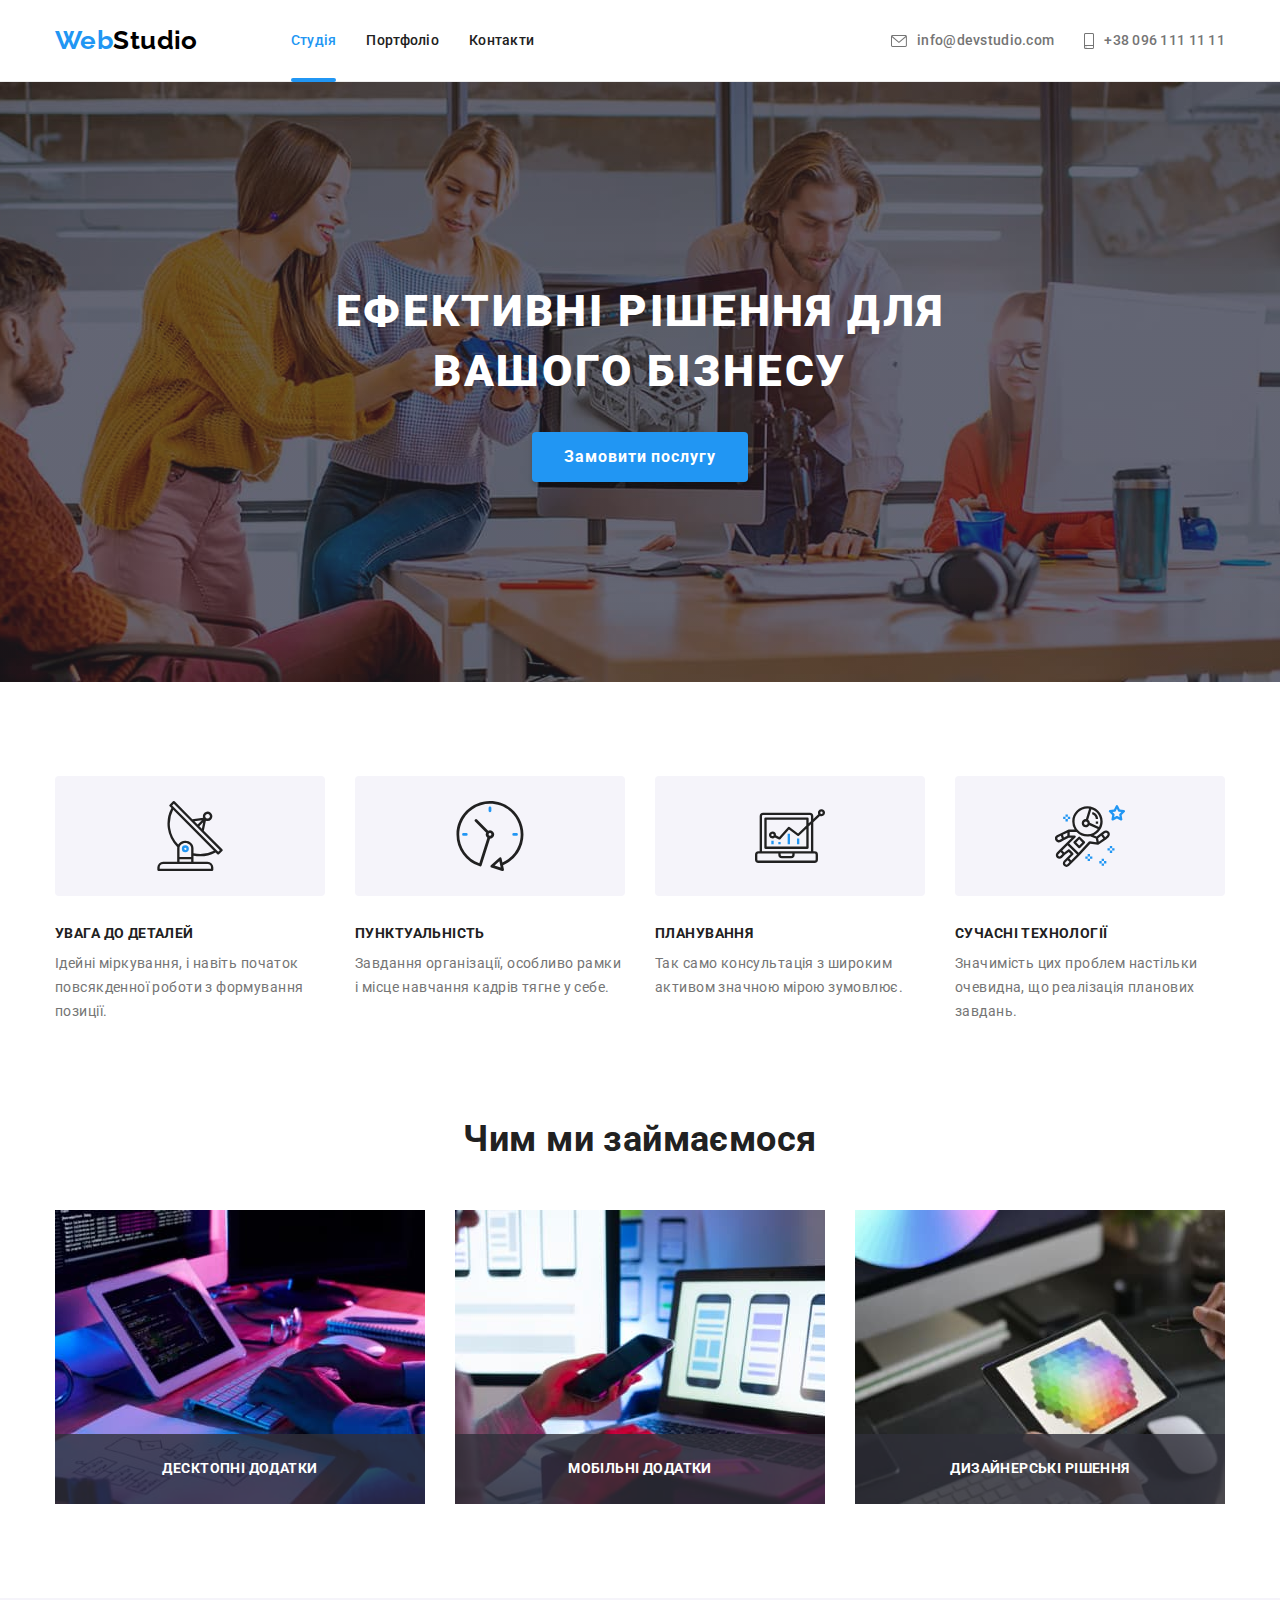
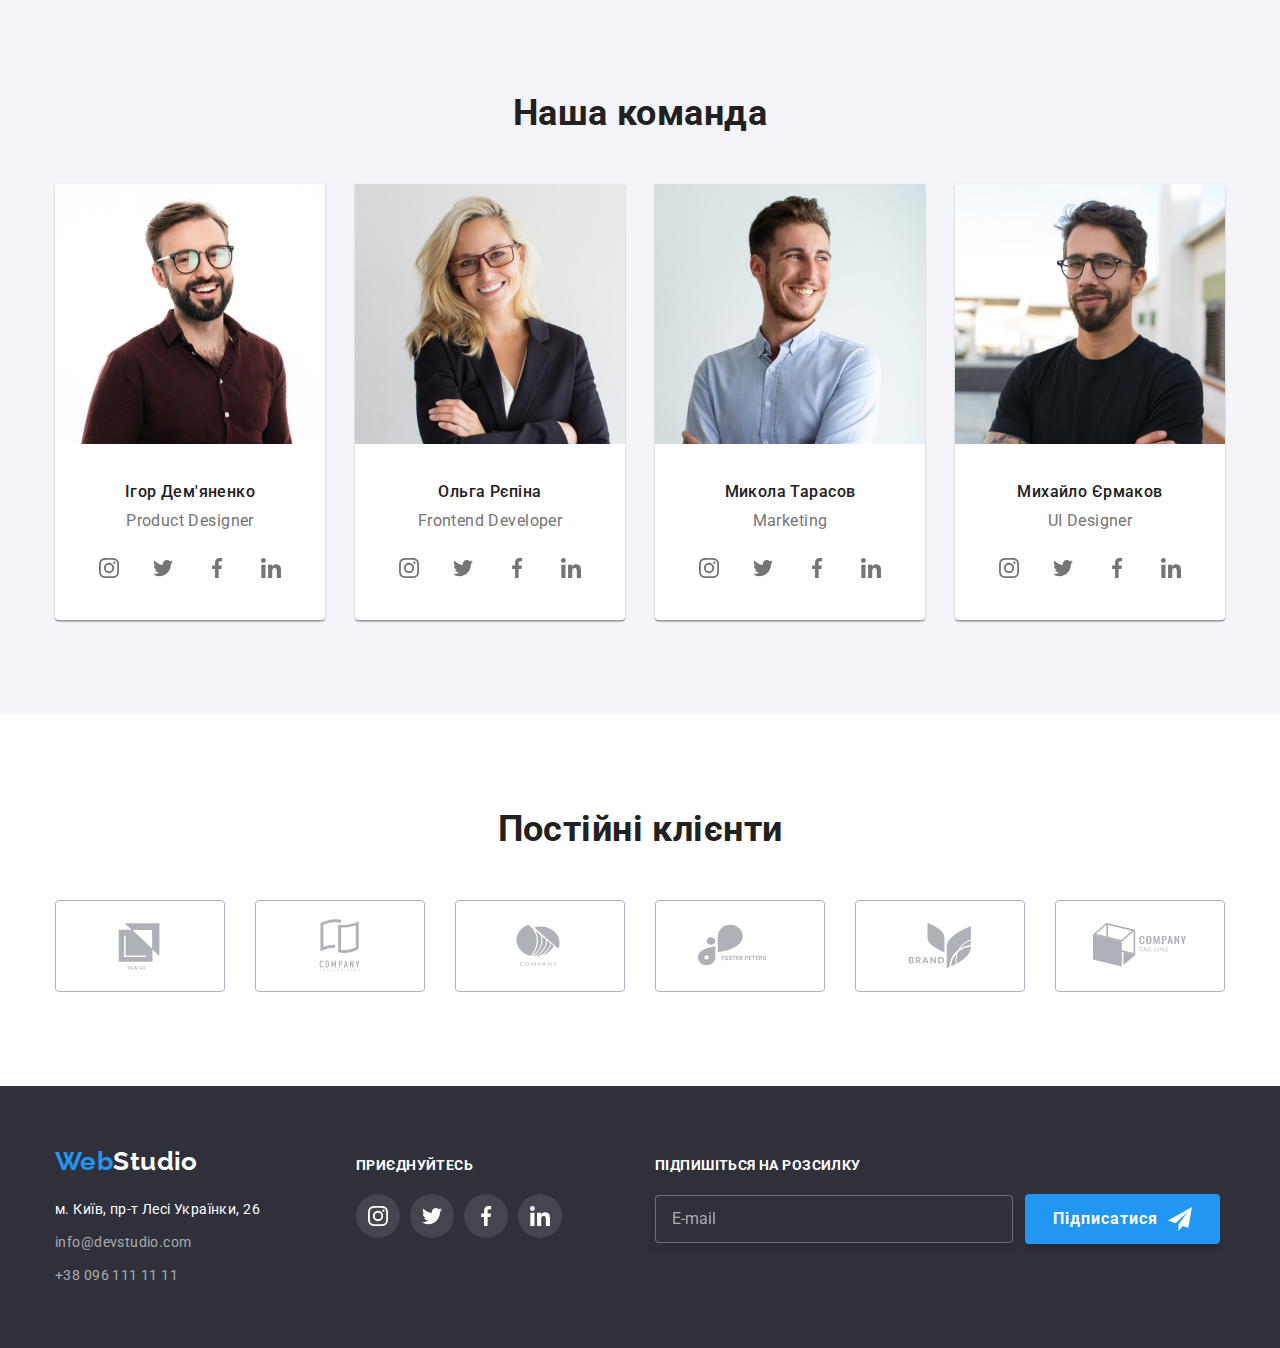
==== index.html @ 6637ff29 "скопіював з h/w 6" ====
<!DOCTYPE html>
<html lang="uk">

<head>
    <meta charset="UTF-8">
    <meta http-equiv="X-UA-Compatible" content="IE=edge">
    <meta name="viewport" content="width=device-width, initial-scale=1.0">

    <link rel="stylesheet"
        href="https://cdnjs.cloudflare.com/ajax/libs/modern-normalize/1.1.0/modern-normalize.min.css">

    <link rel="preconnect" href="https://fonts.googleapis.com">
    <link rel="preconnect" href="https://fonts.gstatic.com" crossorigin>
    <link
        href="https://fonts.googleapis.com/css2?family=Raleway:wght@700&family=Roboto:wght@400;500;700;900&display=swap"
        rel="stylesheet">

    <link rel="stylesheet" href="./css/styles.css">
    <title>WebStudio</title>
</head>

<body>
    <!-- шапка -->
    <header>
        <div class="container header-flex">
            <nav class="nav">
                <a href="./index.html" class="logo primary"><span class="logoblue">Web</span>Studio</a>
                <ul class="site-nav list">
                    <li class="item"><a href="" class="links color current nocolor">Студія</a></li>
                    <li class="item"><a href="./portfolio.html" class="links color">Портфоліо</a></li>
                    <li class="item"><a href="" class="links color">Контакти</a></li>
                </ul>
            </nav>
            <ul class="connect-with-us list">
                <li class="item">
                    <a href="mailto:info@devstudio.com" class="links">
                        <svg class="icon mail">
                            <use href="./images/sprite.svg#icon-mail"></use>
                        </svg>
                        info@devstudio.com
                    </a>
                </li>

                <li class="item">
                    <a href="tel:+380961111111" class="links">
                        <svg class="icon tel">
                            <use href="./images/sprite.svg#icon-smartphone"></use>
                        </svg>
                        +38 096 111 11 11
                    </a>
                </li>
            </ul>
        </div>
    </header>
    <!-- мейн -->
    <main>
        <!-- герой -->
        <section class="hero">
            <div class="container hero-flex">
                <h1 class="hero-title">Ефективні рішення для вашого бізнесу</h1>
                <button type="button" class="button" data-modal-open>Замовити послугу</button>
            </div>
        </section>
        <!-- головні якості -->
        <section class="section">
            <div class="qualities-flex container ">
                <h2 class="section-title hidden">Головні якості</h2>
                <ul class="qualities list">
                    <li class="item">
                        <div class="thumb">
                            <svg class="icon">
                                <use href="./images/sprite.svg#icon-antenna"></use>
                            </svg>
                        </div>
                        <h3 class="qualitie-title">УВАГА ДО ДЕТАЛЕЙ</h3>
                        <p>Ідейні міркування, і навіть початок повсякденної роботи з формування позиції.</p>
                    </li>

                    <li class="item">
                        <div class="thumb">
                            <svg class="icon">
                                <use href="./images/sprite.svg#icon-clock"></use>
                            </svg>
                        </div>
                        <h3 class="qualitie-title">ПУНКТУАЛЬНІСТЬ</h3>
                        <p>Завдання організації, особливо рамки і місце навчання кадрів тягне у себе.</p>
                    </li>

                    <li class="item">
                        <div class="thumb">
                            <svg class="icon">
                                <use href="./images/sprite.svg#icon-diagram"></use>
                            </svg>
                        </div>
                        <h3 class="qualitie-title">ПЛАНУВАННЯ</h3>
                        <p>Так само консультація з широким активом значною мірою зумовлює.</p>
                    </li>

                    <li class="item">
                        <div class="thumb">
                            <svg class="icon">
                                <use href="./images/sprite.svg#icon-astronaut"></use>
                            </svg>
                        </div>
                        <h3 class="qualitie-title">СУЧАСНІ ТЕХНОЛОГІЇ</h3>
                        <p>Значимість цих проблем настільки очевидна, що реалізація планових завдань.</p>
                    </li>
                </ul>
            </div>
        </section>
        <!-- чим ми займаємося -->
        <section class="section what-do-we-do">
            <div class="container activity-flex">
                <h2 class="section-title no-padding">Чим ми займаємося</h2>
                <ul class="activity list">
                    <li class="item">
                        <div class="thumb">
                            <img src="./images/wprocess1.jpg" width="370" height="294"
                                alt="людина працює за планшетом з клавіатурою">
                            <div class="title-box">
                                <p class="titles">десктопні додатки</p>
                            </div>
                        </div>
                    </li>
                    <li class="item">
                        <div class="thumb">
                            <img src="./images/wprocess2.jpg" width="370" height="294" alt="людина працює за ноутбуком">
                            <div class="title-box">
                                <p class="titles">мобільні додатки</p>
                            </div>
                        </div>
                    </li>
                    <li class="item">
                        <div class="thumb">
                            <img src="./images/wprocess3.jpg" width="370" height="294" alt="людина працює за планшетом">
                            <div class="title-box">
                                <p class="titles">дизайнерські рішення</p>
                            </div>
                        </div>
                    </li>
                </ul>
            </div>
        </section>
        <!-- наша команда -->
        <section class="team section">
            <div class="container">
                <h2 class="section-title">Наша команда</h2>
                <ul class="team-flex list">
                    <li class="item">
                        <img src="./images/igor'.jpg" width="270" height="260" alt="Ігор">
                        <h3 class="name">Ігор Дем'яненко</h3>
                        <p lang="en" class="role">Product Designer</p>
                        <ul class=" icons-team list">
                            <li class="item">
                                <a class="link" href="">
                                    <svg class="icon">
                                        <use href="./images/sprite.svg#icon-instagram"></use>
                                    </svg>
                                    <p class="hidden">instagram</p>
                                </a>
                            </li>
                            <li class="item">
                                <a class="link" href="">
                                    <svg class="icon">
                                        <use href="./images/sprite.svg#icon-twitter"></use>
                                    </svg>
                                    <p class="hidden">twitter</p>
                                </a>
                            </li>
                            <li class="item">
                                <a class="link" href="">
                                    <svg class="icon">
                                        <use href="./images/sprite.svg#icon-facebook"></use>
                                    </svg>
                                    <p class="hidden">facebook</p>
                                </a>
                            </li>
                            <li class="item">
                                <a class="link" href="">
                                    <svg class="icon">
                                        <use href="./images/sprite.svg#icon-linkedin"></use>
                                    </svg>
                                    <p class="hidden">linkedin</p>
                                </a>
                            </li>
                        </ul>
                    </li>

                    <li class="item">
                        <img src="./images/ol'ga.jpg" width="270" height="260" alt="Ольга">
                        <h3 class="name">Ольга Рєпіна</h3>
                        <p lang="en" class="role">Frontend Developer</p>
                        <ul class="icons-team list">
                            <li class="item">
                                <a class="link" href="">
                                    <svg class="icon">
                                        <use href="./images/sprite.svg#icon-instagram"></use>
                                    </svg>
                                    <p class="hidden">instagram</p>
                                </a>
                            </li>
                            <li class="item">
                                <a class="link" href="">
                                    <svg class="icon">
                                        <use href="./images/sprite.svg#icon-twitter"></use>
                                    </svg>
                                    <p class="hidden">twitter</p>
                                </a>
                            </li>
                            <li class="item">
                                <a class="link" href="">
                                    <svg class="icon">
                                        <use href="./images/sprite.svg#icon-facebook"></use>
                                    </svg>
                                    <p class="hidden">facebook</p>
                                </a>
                            </li>
                            <li class="item">
                                <a class="link" href="">
                                    <svg class="icon">
                                        <use href="./images/sprite.svg#icon-linkedin"></use>
                                    </svg>
                                    <p class="hidden">linkedin</p>
                                </a>
                            </li>
                        </ul>
                    </li>
                    

                    <li class="item">
                        <img src="./images/mykola.jpg" width="270" height="260" alt="Микола">
                        <h3 class="name">Микола Тарасов</h3>
                        <p lang="en" class="role">Marketing</p>
                        <ul class="icons-team list">
                            <li class="item">
                                <a class="link" href="">
                                    <svg class="icon">
                                        <use href="./images/sprite.svg#icon-instagram"></use>
                                    </svg>
                                    <p class="hidden">instagram</p>
                                </a>
                            </li>
                            <li class="item">
                                <a class="link" href="">
                                    <svg class="icon">
                                        <use href="./images/sprite.svg#icon-twitter"></use>
                                    </svg>
                                    <p class="hidden">twitter</p>
                                </a>
                            </li>
                            <li class="item">
                                <a class="link" href="">
                                    <svg class="icon">
                                        <use href="./images/sprite.svg#icon-facebook"></use>
                                    </svg>
                                    <p class="hidden">facebook</p>
                                </a>
                            </li>
                            <li class="item">
                                <a class="link" href="">
                                    <svg class="icon">
                                        <use href="./images/sprite.svg#icon-linkedin"></use>
                                    </svg>
                                    <p class="hidden">linkedin</p>
                                </a>
                            </li>
                        </ul>
                    </li>
                    

                    <li class="item">
                        <img src="./images/mykhail.jpg" width="270" height="260" alt="Михайло">
                        <h3 class="name">Михайло Єрмаков</h3>
                        <p lang="en" class="role">UI Designer</p>
                        <ul class="icons-team list">
                            <li class="item">
                                <a class="link" href="">
                                    <svg class="icon">
                                        <use href="./images/sprite.svg#icon-instagram"></use>
                                    </svg>
                                    <p class="hidden">instagram</p>
                                </a>
                            </li>
                            <li class="item">
                                <a class="link" href="">
                                    <svg class="icon">
                                        <use href="./images/sprite.svg#icon-twitter"></use>
                                    </svg>
                                    <p class="hidden">twitter</p>
                                </a>
                            </li>
                            <li class="item">
                                <a class="link" href="">
                                    <svg class="icon">
                                        <use href="./images/sprite.svg#icon-facebook"></use>
                                    </svg>
                                    <p class="hidden">facebook</p>
                                </a>
                            </li>
                            <li class="item">
                                <a class="link" href="">
                                    <svg class="icon">
                                        <use href="./images/sprite.svg#icon-linkedin"></use>
                                    </svg>
                                    <p class="hidden">linkedin</p>
                                </a>
                            </li>
                        </ul>
                    </li>
                    
                </ul>
            </div>
        </section>
        <!-- наші клієнти -->
        <section class="clients section">
            <div class="container">
                <h2 class="section-title">Постійні клієнти</h2>
                <ul class="clients-flex list">
                    <li class="item">
                        <a class="link" href="">
                            <svg class="icon">
                                <use href="./images/sprite.svg#icon-Logo1"></use>
                            </svg>
                        </a>
                    </li>

                    <li class="item">
                        <a class="link" href="">
                            <svg class="icon">
                                <use href="./images/sprite.svg#icon-Logo2"></use>
                            </svg>
                        </a>
                    </li>

                    <li class="item">
                        <a class="link" href="">
                            <svg class="icon">
                                <use href="./images/sprite.svg#icon-Logo3"></use>
                            </svg>
                        </a>
                    </li>

                    <li class="item">
                        <a class="link" href="">
                            <svg class="icon">
                                <use href="./images/sprite.svg#icon-Logo4"></use>
                            </svg>
                        </a>
                    </li>

                    <li class="item">
                        <a class="link" href="">
                            <svg class="icon">
                                <use href="./images/sprite.svg#icon-Logo5"></use>
                            </svg>
                        </a>
                    </li>

                    <li class="item">
                        <a class="link" href="">
                            <svg class="icon">
                                <use href="./images/sprite.svg#icon-Logo6"></use>
                            </svg>
                        </a>
                    </li>
                </ul>
            </div>
        </section>
    </main>
    <!-- підвал -->
    <footer>
        <div class="container footer-flex">
            <div class="street">
                <a href="./index.html" class="logo secondary"><span class="logoblue">Web</span>Studio</a>
                <address>
                    <p class="address color">м. Київ, пр-т Лесі Українки, 26</p>
                    <ul class="contact-with-us list">
                        <li class="item"><a href="mailto:info@devstudio.com" class="links">info@devstudio.com</a></li>
                        <li class="item"><a href="tel:+380961111111" class="links">+38 096 111 11 11</a></li>
                    </ul>
                </address>
            </div>
            <div class="join-us">
                <p class="qualitie-title white">Приєднуйтесь</p>
                <ul class=" icons-join-us list">
                    <li class="item">
                        <a class="link" href="">
                            <svg class="icon">
                                <use href="./images/sprite.svg#icon-instagram"></use>
                            </svg>
                            <p class="hidden">instagram</p>
                        </a>
                    </li>
                    <li class="item">
                        <a class="link" href="">
                            <svg class="icon">
                                <use href="./images/sprite.svg#icon-twitter"></use>
                            </svg>
                            <p class="hidden">twitter</p>
                        </a>
                    </li>
                    <li class="item">
                        <a class="link" href="">
                            <svg class="icon">
                                <use href="./images/sprite.svg#icon-facebook"></use>
                            </svg>
                            <p class="hidden">facebook</p>
                        </a>
                    </li>
                    
                    <li class="item">
                        <a class="link" href="">
                            <svg class="icon">
                                <use href="./images/sprite.svg#icon-linkedin"></use>
                            </svg>
                            <p class="hidden">linkedin</p>
                        </a>
                    </li>
                </ul>
            </div>
            <form class="footer-form">
                <p class="qualitie-title white">Підпишіться на розсилку</p>
                <div class="thumb">
                    <label class="footer-field">
                        <input type="email" class="footer-input" placeholder="E-mail" name="email-footer">
                    </label>
                    <button type="submit" class="footer-button">
                        Підписатися
                        <svg class="icon">
                            <use href="./images/sprite.svg#icon-send"></use>
                        </svg>
                    </button>
                </div>
            </form>
        </div>
    </footer>
    <!-- модалка -->
    <div class="backdrop is-hidden" data-modal>
        <div class="modal">
            <button type="button" class="button-modal" data-modal-close>
                <svg class="icon">
                    <use href="./images/sprite.svg#icon-close"></use>
                </svg>
            </button>
            <form class="form">
                <p class="form-title">Залиште свої дані, ми вам передзвонимо</p>
                <label class="form-field">
                    <span class="form-label">Ім'я</span>
                    <div class="thumb">
                        <input type="text" class="form-input" name="name-modal">
                        <svg class="icon">
                            <use href="./images/sprite.svg#person-modal"></use>
                        </svg>
                    </div>
                </label>
                <label class="form-field">
                    <span class="form-label">Телефон</span>
                    <div class="thumb">
                        <input type="tel" class="form-input" name="tel-modal">
                        <svg class="icon">
                            <use href="./images/sprite.svg#phone-modal"></use>
                        </svg>
                    </div>
                </label>
                <label class="form-field">
                    <span class="form-label">Пошта</span>
                    <div class="thumb">
                        <input type="email" class="form-input" name="email-modal">
                        <svg class="icon">
                            <use href="./images/sprite.svg#email-modal"></use>
                        </svg>
                    </div>
                </label>
                <label class="form-field textarea">
                    <span class="form-label">Коментар</span>
                    <textarea placeholder="Введіть текст" class="comment"></textarea>
                </label>
                <label class="policy-field">
                    <input type="checkbox" class="hidden checkbox" value="check" name="check">
                    <span class="checkbox-icon"></span>
                    <span>Погоджуюся з розсилкою та приймаю <a href="" class="policy-blue">Умови договору</a></span>
                </label>
                <button type="submit" class="button-submit">Відправити</button>
            </form>
        </div>
    </div>

    <script src="./js/modal.js"></script>
</body>

</html>
---- css/styles.css ----
/* Цвета */
:root {
    --background-primary-color: #FFFFFF;
    --background-secondary-color: #2F303A;
    --background-team-color: #F5F4FA;
    --text-primary-color: #757575;
    --text-secondary-color: #212121;
    --accent: #2196F3;
    --black: #000000;
    --white: #FFFFFF;
    --background-border-color-portfolio-works: #EEEEEE;
    --background-buttons-color: #F5F4FA;
    --contact-links-f: rgba(255, 255, 255, 0.6);
    --button-portfolio-color: rgba(0, 0, 0, 0.15);
    --header-border-color : #ECECEC;
    --social-networks-icons-color: #AFB1B8;
    --footer-join-us-icons-background: rgba(255, 255, 255, 0.1);
}   

body {
    background-color: var(--background-primary-color);
    color: var(--text-primary-color);

    font-family: Roboto, sans-serif;
    font-size: 14px;
    line-height: 1.71;
    letter-spacing: 0.03em;
}

.container {
    width: 1200px;
    margin-left: auto;
    margin-right: auto;
   
    padding-left: 15px;
    padding-right: 15px;
}

/* Утилиты */
.list {
    list-style: none;
    margin: 0;
    padding: 0;
}

a {
    text-decoration: none;
}

h1,h2,h3,h4,h5,h6 {
    margin: 0;
    font-size: 14px;
}

p {
    margin: 0;
}

/* Шапка */
.logo {
    font-family: Raleway, sans-serif;
    font-weight: 700;
    font-size: 26px;
    line-height: 1.2;
    
    margin-right: 93px;

    padding-top: 25px;
    padding-bottom: 25px;
}
/* колір верхнього лого */
.logo.primary {
    color: var(--black);
}
/* колір половини лого */
.logoblue {
    color: var(--accent);
}


/* навігація сайту та мейл/тел */
.site-nav .links, 
.connect-with-us .links {
    color:inherit;

    font-weight: 500;
    line-height: 1.14;
    letter-spacing: 0.02em; 
    
    display: flex;
    padding-top: 32px;
    padding-bottom: 32px;

    max-width: 100%;
    max-height: 100%;

    transition: color 250ms cubic-bezier(0.4, 0, 0.2, 1);
}
/* текуща сторінка */
.site-nav .links.current {
    color: var(--accent);
}
/* колір мейл/тел */
.links.color {
    color: var(--text-secondary-color);
}
/* ефекти навігації */
.site-nav .links:hover,
.site-nav .links:focus {
    color: var(--accent);
}
/* ефекти мейл/тел */
.connect-with-us .links:hover,
.connect-with-us .links:focus {
    color: var(--accent);   
}
/* іконки */
.connect-with-us .icon { 
    fill: currentColor;
    margin-right: 10px;
}

.icon.mail { 
    width: 16px;
    height: 12px;
}

.icon.tel { 
    width: 10px;
    height: 16px;
}
/* підкреслення */
.site-nav .links {
    position: relative;
}
.site-nav .links::after {
    content: ' ';

    position: absolute;
    top: 97%;
    
    height: 4px;
    width: 100%;
    border-radius: 2px;
    background-color: var(--accent);
    opacity: 0;

    transform: scaleX(0.3);
    transition: opacity 250ms cubic-bezier(0.4, 0, 0.2, 1),
                transform 250ms cubic-bezier(0.4, 0, 0.2, 1);
}

 .links.current::after {
    transform: scaleX(1);
    opacity: 1;
}

.links:hover::after,
.links:focus::after{
    transform: scaleX(1);
    background-color: var(--accent);
    opacity: 1;
}

header {
    border-bottom: 1px solid var(--header-border-color);
}

.header-flex,
.nav,
.site-nav,
.connect-with-us,
.connect-with-us .item,
.connect-with-us a{ 
    display: flex;  
    align-items: center;
}

.site-nav > .item:not(:last-child),
.connect-with-us > .item:not(:last-child) {
    margin-right: 30px;
}

.connect-with-us {
    margin-left: auto;
}



/* МЕЙН index.html */

/* Герой */
.hero {
    background-color: var(--background-secondary-color);

    text-align: center;   
    margin: 0 auto;
    padding-top: 200px;
    padding-bottom: 200px;
    

    max-width: 1600px;
    height: 600px;
    background-image: linear-gradient(
        to right, 
        rgba(47, 48, 58, 0.4),    
        rgba(47, 48, 58, 0.4) 
        ),
        url(../images/bg.jpg);
    background-repeat: no-repeat;
    background-position: center;
    background-size: cover;
}
/* Заголовог героя */
.hero-title {
    color: var(--white);
   
    font-weight: 900;
    font-size: 44px;
    line-height: 1.36;
    text-align: center;
    letter-spacing: 0.06em;
    text-transform: uppercase;

    margin-bottom: 30px;
}
/* Ширина блоку героя */
.hero-flex {
    width: 696px;
}
/* Кнопка Замовити послуги */
.button {
    background-color: var(--accent);
    color: var(--white);

    font-family: inherit;
    font-weight: 700;
    font-size: 16px;
    line-height: 1.88;
    letter-spacing: 0.06em;
    cursor: pointer;
    text-align: center;

    border: none;
    border-radius: 4px;
    box-shadow: 0px 4px 4px var(--button-portfolio-color);
    
    padding-top: 10px;
    padding-right: 32px;
    padding-bottom: 10px;
    padding-left: 32px;

    transition: color 250ms cubic-bezier(0.4, 0, 0.2, 1);

}
/* ховер кнопки */
.button:hover,
.button:focus {
    color:var(--background-secondary-color);
}
/* Заголовок усіх секцій, окрім героя*/
.section-title {
    color: var(--text-secondary-color);
    
    font-weight: 700;
    font-size: 36px;
    line-height: 1.17;
    text-align: center;

    margin-bottom: 50px;
}
/* Падінги для усіх секцій */
.section {
    padding-top: 94px;
    padding-bottom: 94px;;
}

/* Головні якості */
/* скритий заголовок */
.hidden {
    position: absolute;
    width: 1px;
    height: 1px;
    margin: -1px;
    border: 0;
    padding: 0;
    
    white-space: nowrap;
    clip-path: inset(100%);
    clip: rect(0 0 0 0);
    overflow: hidden;
}
/* Заголовки якостей */
.qualitie-title {
    color: var(--text-secondary-color);
   
    font-weight: 700;
    line-height: 1.14;
    text-transform: uppercase;

    margin-bottom: 10px;
}
/* Позиціювання якостей */
.qualities-flex { 
    display: flex;
}

.qualities {
    display: flex;
}

.qualities > .item {
    width : calc((100% - 90px)/4);
}

.qualities > .item:not(:last-child) {
    margin-right: 30px;
}
/* Зображення над якостями */
/* фон */
.qualities .thumb {
    background-color: var(--background-team-color);
    border-radius: 4px;

    width: 270px;
    height: 120px;

    margin-bottom: 30px;

    display: flex;
    justify-content: center;
    align-items: center;
}
/* іконки */
.qualities .icon {
    display: flex;
    width: 70px;
    height: 70px;
}


/* Що робимо */
/* Позиціюфання */
.what-do-we-do {
    padding-top: 0px;
}

.activity {
    display: flex;   
}

.activity > .item:not(:last-child) {
    margin-right: 30px;
}


.activity img {
    display: block;
}   
/* текст з фоном на картинках */
.activity .thumb {
    position: relative;
}

.activity .titles {
    color : var(--white);
    font-weight: 700;
    line-height: 1.14;
    text-transform: uppercase;
    
}

.activity .title-box {
    position: absolute;
    bottom: 0;
    width: 100%;
    height: 70px;

    background-color: rgba(47, 48, 58, 0.8);

    display: flex;
    justify-content: center;
    align-items: center;
}
/* Наша команда */
.team {
    background-color: var(--background-team-color);
}

.name {
    color: var(--text-secondary-color);
    
    font-weight: 500;
    font-size: 16px;
    line-height: 1.19;
    text-align: center;

    margin-top: 30px;
}

.role {
    font-size: 16px;
    line-height: 1.19;
    text-align: center;

    margin-top: 10px;
    margin-bottom: 16px;
}

.team-flex { 
    display: flex;
}

.team-flex > .item:not(:last-child) {
    margin-right: 30px;
}

.team-flex > .item {
    background-color: var(--background-primary-color);

    box-shadow: 0px 1px 3px rgba(0, 0, 0, 0.12), 
                0px 1px 1px rgba(0, 0, 0, 0.14), 
                0px 2px 1px rgba(0, 0, 0, 0.2); 
    border-radius: 0px 0px 4px 4px;


    padding-bottom: 30px;
}

/* іконки */
.icons-team {
    display: flex;
    justify-content: center;
}

.icons-team .link {
    color: inherit;

    width: 44px;
    height: 44px;

    display: flex;
    justify-content: center;
    align-items: center;
    
    border-radius: 50%;

    transition: background-color 250ms cubic-bezier(0.4, 0, 0.2, 1),
                color 250ms cubic-bezier(0.4, 0, 0.2, 1);
}

.icons-team .item:not(:last-child) {
    margin-right: 10px;
}

.icons-team .icon {
    width: 20px;
    height: 20px;
    fill: currentColor;
}

.icons-team .link:hover,
.icons-team .link:focus {
    color: var(--white);
    background-color: var(--accent);
}

/* Постійни клієнти */
.clients {
    text-align: center;
}
.clients-flex {
    display: flex;
}
.clients .link {
    color: var(--social-networks-icons-color);

    width: 170px;
    height: 92px;
    border: 1px solid var(--social-networks-icons-color);
    border-radius: 4px;

    display: flex;
    justify-content: center;
    align-items: center;

    transition: border-color 250ms cubic-bezier(0.4, 0, 0.2, 1);
}

.clients .link:hover,
.clients .link:focus {
    border-color: var(--accent);
}

.clients .item:not(:last-child) {
    margin-right: 30px;
}

.clients .icon{
    width: 106px;
    height: 60px;
    fill: currentColor;
    
    transition: fill 250ms cubic-bezier(0.4, 0, 0.2, 1);
}

.clients .link:hover .icon,
.clients .link:focus .icon {
    fill: var(--accent);
}
/* МЕЙН portfolio.html */

/* кнопки фільтру */
.radio-button {
    color: var(--text-secondary-color);
    background-color: var(--background-buttons-color);

    font-family: inherit;
    font-weight: 500;
    font-size: 16px;
    line-height: 1.62;
    text-align: center;
    cursor: pointer;

    border-radius: 4px;
    border-color: transparent;

    padding-top: 6px;
    padding-right: 22px;
    padding-bottom: 6px;
    padding-left: 22px;

    transition: background-color 250ms cubic-bezier(0.4, 0, 0.2, 1),
                color 250ms cubic-bezier(0.4, 0, 0.2, 1),
                box-shadow 250ms cubic-bezier(0.4, 0, 0.2, 1);

}


/* Ховер */
.radio-button:hover,
.radio-button:focus {
    background-color: var(--accent);
    color: var(--white);

    border-radius: 4px;
    box-shadow: 0px 3px 1px rgba(0, 0, 0, 0.1), 
                0px 1px 2px rgba(0, 0, 0, 0.08), 
                0px 2px 2px rgba(0, 0, 0, 0.12);
}
/* Проекти */
.project-title {
    color: var(--text-secondary-color);

    font-weight: 700;
    font-size: 18px;
    line-height: 2;
    letter-spacing: 0.06em;
}

.project-description {
    color: var(--text-primary-color);

    font-size: 16px;
    line-height: 1.88;
}

.buttons {
    display: flex;
    justify-content: center;
    margin-bottom: 50px;
}

.buttons > .item:not(:last-child) { 
    margin-right: 8px;
}

.projects {
    display: flex;
    flex-wrap: wrap;
}

.projects  .item {
    margin-right: 30px;
    margin-bottom: 30px;
    
    flex-basis: calc((100% - 60px)/3);
}
.projects  .item:nth-child(3n) {
    margin-right: 0px;
}

.projects  .item:nth-last-child(-n+3) {
    margin-bottom: 0px;
}

.projects img {
    display: block;
}

.project-content {
    padding: 20px 24px;
    border: 1px solid var(--background-border-color-portfolio-works); 
    border-top: none;
}

.project-content > h2 {
    margin-bottom: 4px;
}

.projects .link {
    transition: box-shadow 250ms cubic-bezier(0.4, 0, 0.2, 1);
}


.projects .link:hover,
.projects .link:focus {
    display: block;
    box-shadow: 0px 1px 1px rgba(0, 0, 0, 0.12), 
                0px 4px 4px rgba(0, 0, 0, 0.06),
                1px 4px 6px rgba(0, 0, 0, 0.16);
}

/* текст над картками */
.projects .thumb {
    position: relative;
    overflow: hidden;
}

.projects .overlay-content {
    position: absolute;
    top: 0;
    left: 0;
    width: 100%;
    height: 100%;
    
    transform: translateY(100%);
    transition: transform 250ms cubic-bezier(0.4, 0, 0.2, 1);

    display: flex;
    justify-content: center;
    align-items: center;

    background-color: rgba(33, 150, 243, 0.9);
}

.projects .link:hover .overlay-content,
.projects .link:focus .overlay-content {
    transform: translateY(0);
}

.projects .overlay-text {
    font-size: 18px;
    line-height: 1.56;
    width: 322px;
    color: var(--white);
}
/* Підвал */
footer {
    background-color: var(--background-secondary-color);
}
/* колір нижнього лого */
.logo.secondary {
    color: var(--white);
}
/* колір адреси */
.address.color {
    color: var(--white);
}
/* стилі адреси та мейл/тел */
.address,
.contact-with-us .links {
    color: var(--contact-links-f);
    font-style: normal;

    transition: color 250ms cubic-bezier(0.4, 0, 0.2, 1);

}
.contact-with-us .links:hover,
.contact-with-us .links:focus {
    color: var(--accent);
}

footer {
    padding-top: 60px;
    padding-bottom: 60px;
}

.footer-flex {
    display: flex;
    align-items: baseline;
}

.street > a {
    margin-right: 0px;
    padding: 0px;
}

address {
    margin-top: 20px;
    width: 231px;
}

.address {
    margin-bottom: 9px;
}

.contact-with-us > .item:not(:last-child) {
    margin-bottom: 9px;
}

/* приєднуйся */
.join-us {
    margin-left: 70px;
}

.qualitie-title.white { 
    color: var(--white);
    margin-bottom: 20px;
}

/* іконки */
.icons-join-us {
    display: flex;
    justify-content: center;
}

.icons-join-us .link {
    color: var(--white);
    background-color: var(--footer-join-us-icons-background);

    width: 44px;
    height: 44px;

    display: flex;
    justify-content: center;
    align-items: center;
    
    border-radius: 50%;

    transition: background-color 250ms cubic-bezier(0.4, 0, 0.2, 1);
}

.icons-join-us .item:not(:last-child) {
    margin-right: 10px;
}

.icons-join-us .icon {
    width: 20px;
    height: 20px;
    fill: currentColor;
}

.icons-join-us .link:hover,
.icons-join-us .link:focus {
    background-color: var(--accent);
}

/* Форма футера */
.footer-form {
    margin-left: 93px;
}

.footer-input {
    width: 358px;
    padding: 15px 16px;
    color: var(--white);
    background-color: var(--background-secondary-color);
    border: 1px solid rgba(255, 255, 255, 0.3);
    filter: drop-shadow(0px 4px 4px rgba(0, 0, 0, 0.15));
    border-radius: 4px;
    outline: none;

    transition: border-color 250ms cubic-bezier(0.4, 0, 0.2, 1);
}

.footer-input:focus-within {
    border-color: var(--accent);
}

.footer-input::placeholder {
    font-size: 16px;
    line-height: 1.25;
    color: rgba(255, 255, 255, 0.6);
}
 
.footer-form .thumb {
    display: flex;
    align-items: center;
}

.footer-button {
    font-weight: 700;
    font-size: 16px;
    line-height: 1.88;
    letter-spacing: 0.06em;

    color: var(--white);
    background: #2196F3;
    border: none;
    box-shadow: 0px 4px 4px rgba(0, 0, 0, 0.15);
    border-radius: 4px;
    cursor: pointer;

    margin-left: 12px;
    padding: 10px 28px;
    display: flex;
    align-items: center;

    transition: color 250ms cubic-bezier(0.4, 0, 0.2, 1);
}

.footer-button .icon {
    width: 24px;
    height: 24px;
    
    fill: var(--white);

    margin-left: 10px;
}

.footer-button:focus,
.footer-button:hover {
    color: var(--background-secondary-color);
}

/* модалка */
 .backdrop{
    position: fixed;
    top: 0;
    left: 0;
    width: 100%;
    height: 100%;
    background-color: rgba(0, 0, 0, 0.2);

    opacity: 1;
    transition: opacity 250ms cubic-bezier(0.4, 0, 0.2, 1);
}

.backdrop.is-hidden{
    opacity: 0;
    pointer-events: none;
}

.modal {
    position: absolute;
    top: 50%;
    left: 50%;
    transform: translate(-50%,-50%) scale(1);
    min-width: 528px;
    min-height: 581px;
    background-color: var(--white);
    box-shadow: 0px 1px 3px rgba(0, 0, 0, 0.12), 
                0px 1px 1px rgba(0, 0, 0, 0.14), 
                0px 2px 1px rgba(0, 0, 0, 0.2);
    border-radius: 4px;

    transition: transform 250ms cubic-bezier(0.4, 0, 0.2, 1);
}

.backdrop.is-hidden .modal {
    transform: translate(-50%,-50%) scale(1.5);
}

.button-modal {
    position: absolute;
    top: 8px;
    right: 8px;

    padding: 0;
    margin: 0;
    width: 30px;
    height: 30px;

    display: inline-flex;
    justify-content: center;
    align-items: center;
    background: #FFFFFF;
    border: 1px solid rgba(0, 0, 0, 0.1);   
    border-radius: 50%;
    cursor: pointer;
     transition: color 250ms cubic-bezier(0.4, 0, 0.2, 1);
}

.button-modal .icon {
    width: 18px;
    height: 18px;
    fill: currentColor;
}

.button-modal:hover,
.button-modal:focus  {
    color: var(--accent);
} 

/* Форма модалки */
.form {
   padding: 40px;
   text-align: center;
}

.form-title {
    font-weight: 700;
    font-size: 20px;
    line-height: 1.15;
    color:var(--text-secondary-color);
    margin-bottom: 12px;
}

.form-field {
    display: block;
    margin-bottom: 10px;
    text-align: left;
}

.form-label {
    font-size: 12px;
    line-height: 1.16;
    letter-spacing: 0.01em;

    margin-bottom: 4px;
    display: block;
}

.form-field .thumb{
    position: relative;
}

.form-input {
    width: 100%;
    height: 40px;
    padding-left: 42px;
    border: 1px solid rgba(33, 33, 33, 0.2);
    border-radius: 4px;
    outline: none;

    transition: border-color 250ms cubic-bezier(0.4, 0, 0.2, 1);
}

.form-field .icon {
    position: absolute;
    top: 50%;
    left: 12px;
    transform: translateY(-50%);

    fill: var(--text-secondary-color);

    display: block;
    height: 18px;
    width: 18px;

    transition: fill 250ms cubic-bezier(0.4, 0, 0.2, 1);
}

.form-input:focus-within{
    border-color: var(--accent);
}

.form-input:focus-within + .icon {
    fill: var(--accent);
}

.comment {
    resize: none;
    width: 100%;
    height: 120px;
    padding: 12px 16px;
    border: 1px solid rgba(33, 33, 33, 0.2);
    border-radius: 4px;
    outline: none;

    transition: border-color 250ms cubic-bezier(0.4, 0, 0.2, 1);
}

.comment::placeholder {
    font-size: 12px;
    line-height: 1.16;
    letter-spacing: 0.01em;

    color: rgba(117, 117, 117, 0.5);
}

.comment:focus-within {
    border-color: var(--accent);
}

.form-field.textarea {
    margin-bottom: 18px;
}

.policy-field {
    display: flex;
    margin-bottom: 30px;
    align-items: center;
    justify-content: center;
}

.policy-field .policy-blue {
    color: var(--accent);
    text-decoration: underline;
}

.checkbox-icon {
    display: inline-block;
    width: 16px; 
    height: 15px;
    margin-right: 7px;
    background-image: url(../images/icon-check.svg);
    background-size: contain;
    border: 2px solid var(--black);
    border-radius: 2px;
    
}

.checkbox:checked + .checkbox-icon {
    background-origin: border-box;
    background-color: var(--accent);
    border-color: var(--accent);
}

.button-submit {
    color: var(--white);    
    background: #2196F3;
    
    font-weight: 700;
    font-size: 16px;
    line-height: 1.88;
    letter-spacing: 0.06em;
    cursor: pointer;

    padding: 10px 52px;

    border: none;
    border-radius: 4px;
    
    transition : color 250ms cubic-bezier(0.4, 0, 0.2, 1),
                box-shadow 250ms cubic-bezier(0.4, 0, 0.2, 1);
}

.button-submit:focus,
.button-submit:hover {
    color: var(--background-secondary-color);
    box-shadow: 0px 4px 4px rgba(0, 0, 0, 0.15);
}
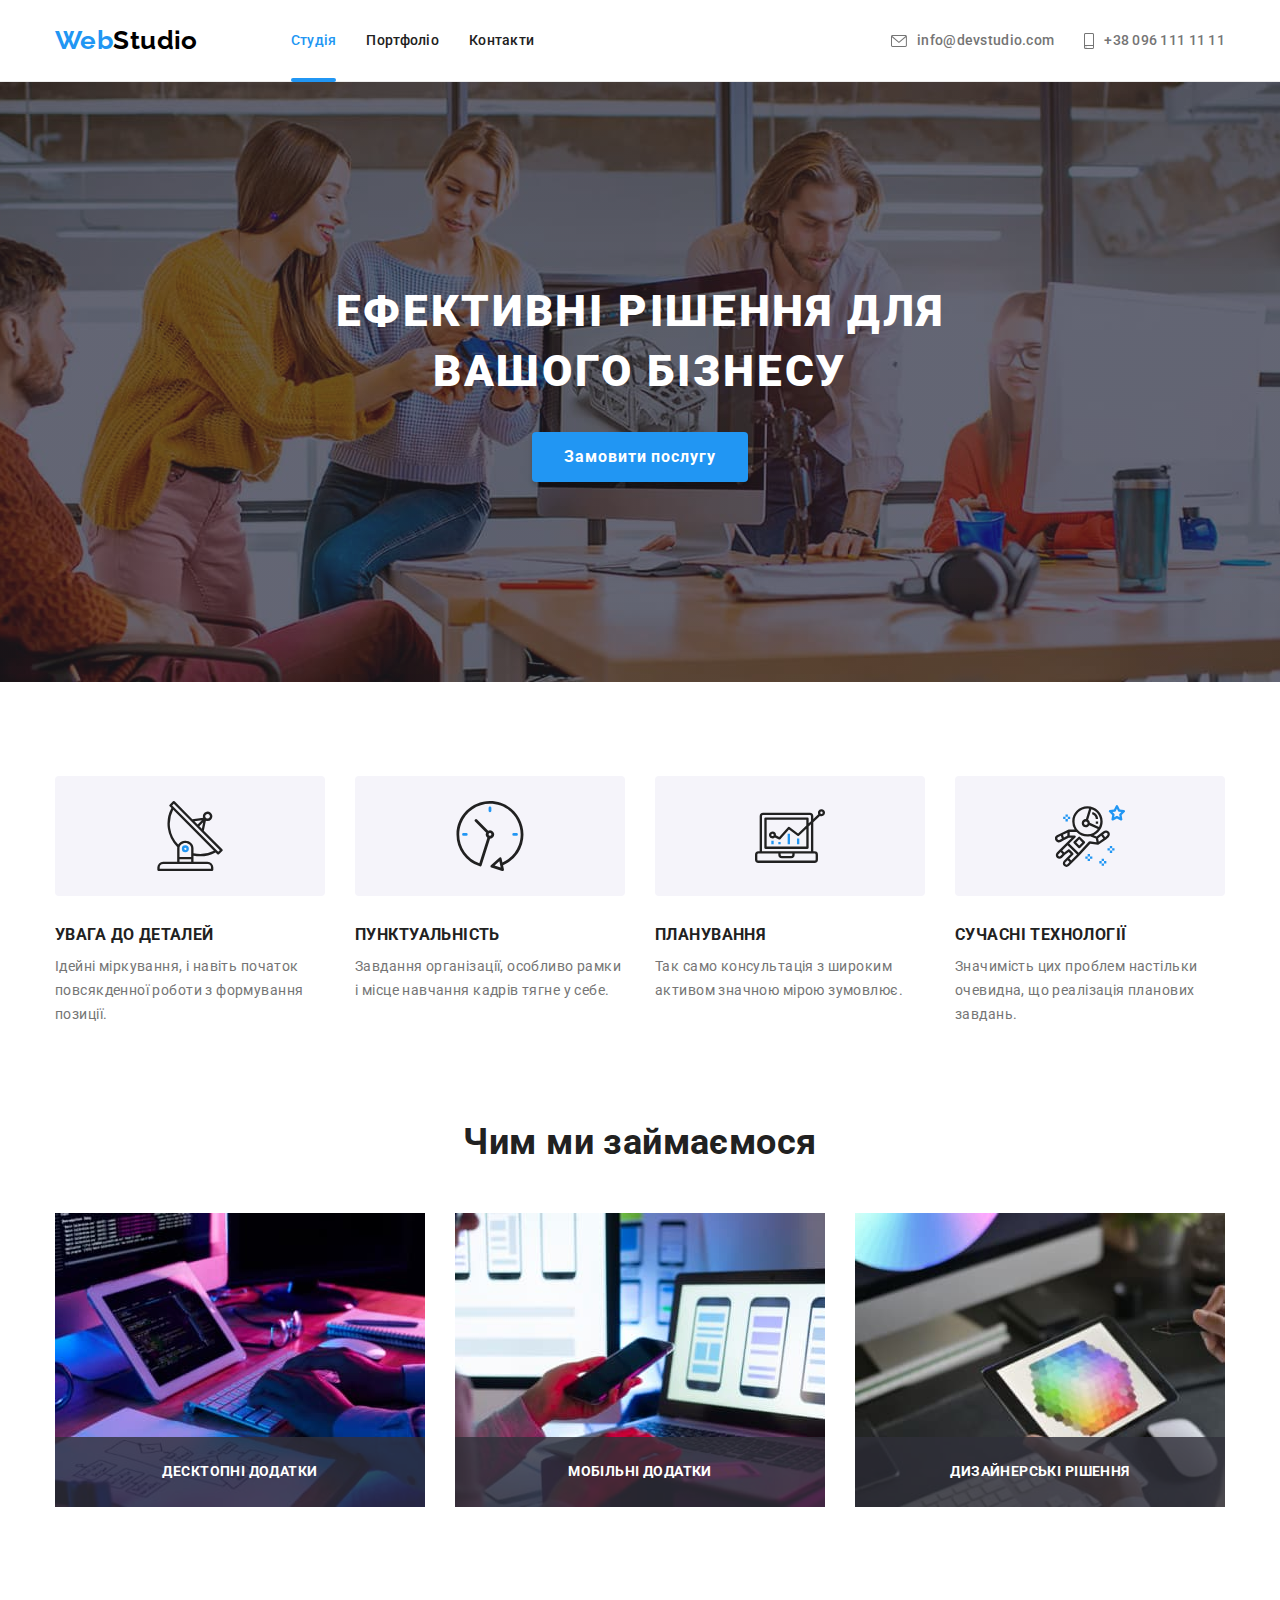
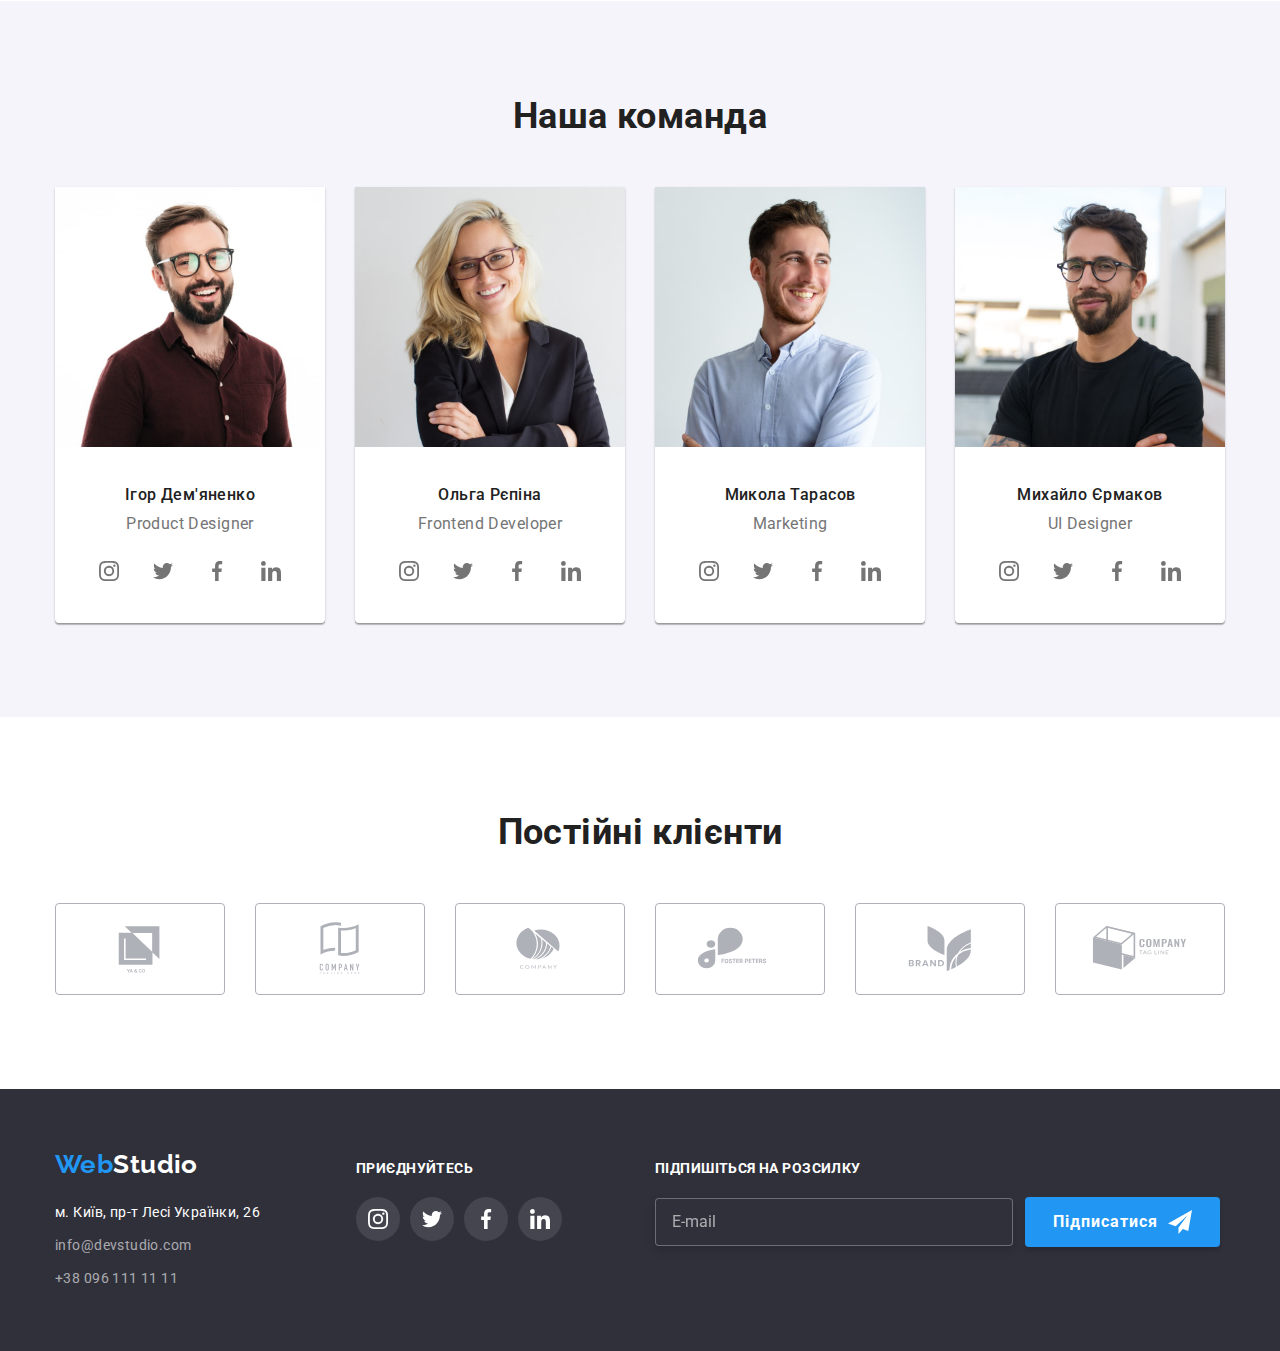
==== commit b83093d5: "BEM header" ====
--- a/index.html
+++ b/index.html
@@ -21,29 +21,31 @@
 
 <body>
     <!-- шапка -->
-    <header>
+    <header class="page-header">
         <div class="container header-flex">
             <nav class="nav">
-                <a href="./index.html" class="logo primary"><span class="logoblue">Web</span>Studio</a>
-                <ul class="site-nav list">
-                    <li class="item"><a href="" class="links color current nocolor">Студія</a></li>
-                    <li class="item"><a href="./portfolio.html" class="links color">Портфоліо</a></li>
-                    <li class="item"><a href="" class="links color">Контакти</a></li>
+                <a href="./index.html" class="logo">
+                    <span class="logo__half">Web</span>Studio
+                </a>
+                <ul class="site-nav">
+                    <li class="site-nav__item"><a href="" class="site-nav__links site-nav__links--current">Студія</a></li>
+                    <li class="site-nav__item"><a href="./portfolio.html" class="site-nav__links">Портфоліо</a></li>
+                    <li class="site-nav__item"><a href="" class="site-nav__links">Контакти</a></li>
                 </ul>
             </nav>
-            <ul class="connect-with-us list">
-                <li class="item">
-                    <a href="mailto:info@devstudio.com" class="links">
-                        <svg class="icon mail">
+            <ul class="header-contacts">
+                <li class="header-contacts__item">
+                    <a href="mailto:info@devstudio.com" class="header-contacts__links">
+                        <svg class="header-contacts__icon header-contacts__icon--mail">
                             <use href="./images/sprite.svg#icon-mail"></use>
                         </svg>
                         info@devstudio.com
                     </a>
                 </li>
 
-                <li class="item">
-                    <a href="tel:+380961111111" class="links">
-                        <svg class="icon tel">
+                <li class="header-contacts__item">
+                    <a href="tel:+380961111111" class="header-contacts__links">
+                        <svg class="header-contacts__icon header-contacts__icon--tel">
                             <use href="./images/sprite.svg#icon-smartphone"></use>
                         </svg>
                         +38 096 111 11 11
@@ -65,7 +67,7 @@
         <section class="section">
             <div class="qualities-flex container ">
                 <h2 class="section-title hidden">Головні якості</h2>
-                <ul class="qualities list">
+                <ul class="qualities">
                     <li class="item">
                         <div class="thumb">
                             <svg class="icon">
@@ -112,7 +114,7 @@
         <section class="section what-do-we-do">
             <div class="container activity-flex">
                 <h2 class="section-title no-padding">Чим ми займаємося</h2>
-                <ul class="activity list">
+                <ul class="activity">
                     <li class="item">
                         <div class="thumb">
                             <img src="./images/wprocess1.jpg" width="370" height="294"
@@ -145,12 +147,12 @@
         <section class="team section">
             <div class="container">
                 <h2 class="section-title">Наша команда</h2>
-                <ul class="team-flex list">
+                <ul class="team-flex">
                     <li class="item">
                         <img src="./images/igor'.jpg" width="270" height="260" alt="Ігор">
                         <h3 class="name">Ігор Дем'яненко</h3>
                         <p lang="en" class="role">Product Designer</p>
-                        <ul class=" icons-team list">
+                        <ul class=" icons-team">
                             <li class="item">
                                 <a class="link" href="">
                                     <svg class="icon">
@@ -190,7 +192,7 @@
                         <img src="./images/ol'ga.jpg" width="270" height="260" alt="Ольга">
                         <h3 class="name">Ольга Рєпіна</h3>
                         <p lang="en" class="role">Frontend Developer</p>
-                        <ul class="icons-team list">
+                        <ul class="icons-team">
                             <li class="item">
                                 <a class="link" href="">
                                     <svg class="icon">
@@ -231,7 +233,7 @@
                         <img src="./images/mykola.jpg" width="270" height="260" alt="Микола">
                         <h3 class="name">Микола Тарасов</h3>
                         <p lang="en" class="role">Marketing</p>
-                        <ul class="icons-team list">
+                        <ul class="icons-team">
                             <li class="item">
                                 <a class="link" href="">
                                     <svg class="icon">
@@ -272,7 +274,7 @@
                         <img src="./images/mykhail.jpg" width="270" height="260" alt="Михайло">
                         <h3 class="name">Михайло Єрмаков</h3>
                         <p lang="en" class="role">UI Designer</p>
-                        <ul class="icons-team list">
+                        <ul class="icons-team">
                             <li class="item">
                                 <a class="link" href="">
                                     <svg class="icon">
@@ -315,7 +317,7 @@
         <section class="clients section">
             <div class="container">
                 <h2 class="section-title">Постійні клієнти</h2>
-                <ul class="clients-flex list">
+                <ul class="clients-flex">
                     <li class="item">
                         <a class="link" href="">
                             <svg class="icon">
@@ -371,10 +373,12 @@
     <footer>
         <div class="container footer-flex">
             <div class="street">
-                <a href="./index.html" class="logo secondary"><span class="logoblue">Web</span>Studio</a>
+                <a href="./index.html" class="logo secondary">
+                    <span class="logo__half">Web</span>Studio
+                </a>
                 <address>
                     <p class="address color">м. Київ, пр-т Лесі Українки, 26</p>
-                    <ul class="contact-with-us list">
+                    <ul class="contact-with-us">
                         <li class="item"><a href="mailto:info@devstudio.com" class="links">info@devstudio.com</a></li>
                         <li class="item"><a href="tel:+380961111111" class="links">+38 096 111 11 11</a></li>
                     </ul>
@@ -382,7 +386,7 @@
             </div>
             <div class="join-us">
                 <p class="qualitie-title white">Приєднуйтесь</p>
-                <ul class=" icons-join-us list">
+                <ul class=" icons-join-us">
                     <li class="item">
                         <a class="link" href="">
                             <svg class="icon">
--- a/css/styles.css
+++ b/css/styles.css
@@ -37,7 +37,11 @@
 }
 
 /* Утилиты */
-.list {
+h1,h2,h3,h4,h5,h6 {
+    margin: 0;
+}
+
+ul {
     list-style: none;
     margin: 0;
     padding: 0;
@@ -47,16 +51,25 @@
     text-decoration: none;
 }
 
-h1,h2,h3,h4,h5,h6 {
-    margin: 0;
-    font-size: 14px;
-}
-
 p {
     margin: 0;
 }
 
-/* Шапка */
+/* ШАПКА */
+.header-flex,
+.nav,
+.site-nav,
+.header-contacts,
+.header-contacts__item,
+.header-contacts__links{ 
+    display: flex;  
+    align-items: center;
+}
+
+.page-header {
+    border-bottom: 1px solid var(--header-border-color);
+}
+
 .logo {
     font-family: Raleway, sans-serif;
     font-weight: 700;
@@ -67,20 +80,17 @@
 
     padding-top: 25px;
     padding-bottom: 25px;
-}
-/* колір верхнього лого */
-.logo.primary {
     color: var(--black);
 }
-/* колір половини лого */
-.logoblue {
+
+.logo__half {
     color: var(--accent);
 }
 
-
-/* навігація сайту та мейл/тел */
-.site-nav .links, 
-.connect-with-us .links {
+.site-nav__links, 
+.header-contacts__links {
+    position: relative;
+
     color:inherit;
 
     font-weight: 500;
@@ -96,44 +106,33 @@
 
     transition: color 250ms cubic-bezier(0.4, 0, 0.2, 1);
 }
-/* текуща сторінка */
-.site-nav .links.current {
+
+.site-nav__links {
+    color: var(--text-secondary-color);
+}
+
+.site-nav__links--current {
     color: var(--accent);
 }
-/* колір мейл/тел */
-.links.color {
-    color: var(--text-secondary-color);
-}
-/* ефекти навігації */
-.site-nav .links:hover,
-.site-nav .links:focus {
+
+.site-nav__links:hover,
+.site-nav__links:focus,
+.header-contacts__links:hover,
+.header-contacts__links:focus{
     color: var(--accent);
 }
-/* ефекти мейл/тел */
-.connect-with-us .links:hover,
-.connect-with-us .links:focus {
-    color: var(--accent);   
-}
-/* іконки */
-.connect-with-us .icon { 
-    fill: currentColor;
-    margin-right: 10px;
-}
-
-.icon.mail { 
-    width: 16px;
-    height: 12px;
-}
-
-.icon.tel { 
-    width: 10px;
-    height: 16px;
-}
+
+.site-nav__item:not(:last-child),
+.header-contacts__item:not(:last-child) {
+    margin-right: 30px;
+}
+
+.header-contacts {
+    margin-left: auto;
+}
+
 /* підкреслення */
-.site-nav .links {
-    position: relative;
-}
-.site-nav .links::after {
+.site-nav__links::after {
     content: ' ';
 
     position: absolute;
@@ -150,46 +149,35 @@
                 transform 250ms cubic-bezier(0.4, 0, 0.2, 1);
 }
 
- .links.current::after {
+ .site-nav__links.site-nav__links--current::after {
     transform: scaleX(1);
     opacity: 1;
 }
 
-.links:hover::after,
-.links:focus::after{
+.site-nav__links:hover::after,
+.site-nav__links:focus::after{
     transform: scaleX(1);
     background-color: var(--accent);
     opacity: 1;
 }
 
-header {
-    border-bottom: 1px solid var(--header-border-color);
-}
-
-.header-flex,
-.nav,
-.site-nav,
-.connect-with-us,
-.connect-with-us .item,
-.connect-with-us a{ 
-    display: flex;  
-    align-items: center;
-}
-
-.site-nav > .item:not(:last-child),
-.connect-with-us > .item:not(:last-child) {
-    margin-right: 30px;
-}
-
-.connect-with-us {
-    margin-left: auto;
-}
-
-
-
-/* МЕЙН index.html */
-
-/* Герой */
+/* іконки */
+.header-contacts__icon { 
+    fill: currentColor;
+    margin-right: 10px;
+}
+
+.header-contacts__icon--mail { 
+    width: 16px;
+    height: 12px;
+}
+
+.header-contacts__icon--tel { 
+    width: 10px;
+    height: 16px;
+}
+
+/* МЕЙН  */
 .hero {
     background-color: var(--background-secondary-color);
 
@@ -211,7 +199,7 @@
     background-position: center;
     background-size: cover;
 }
-/* Заголовог героя */
+/* Заголовок героя */
 .hero-title {
     color: var(--white);
    
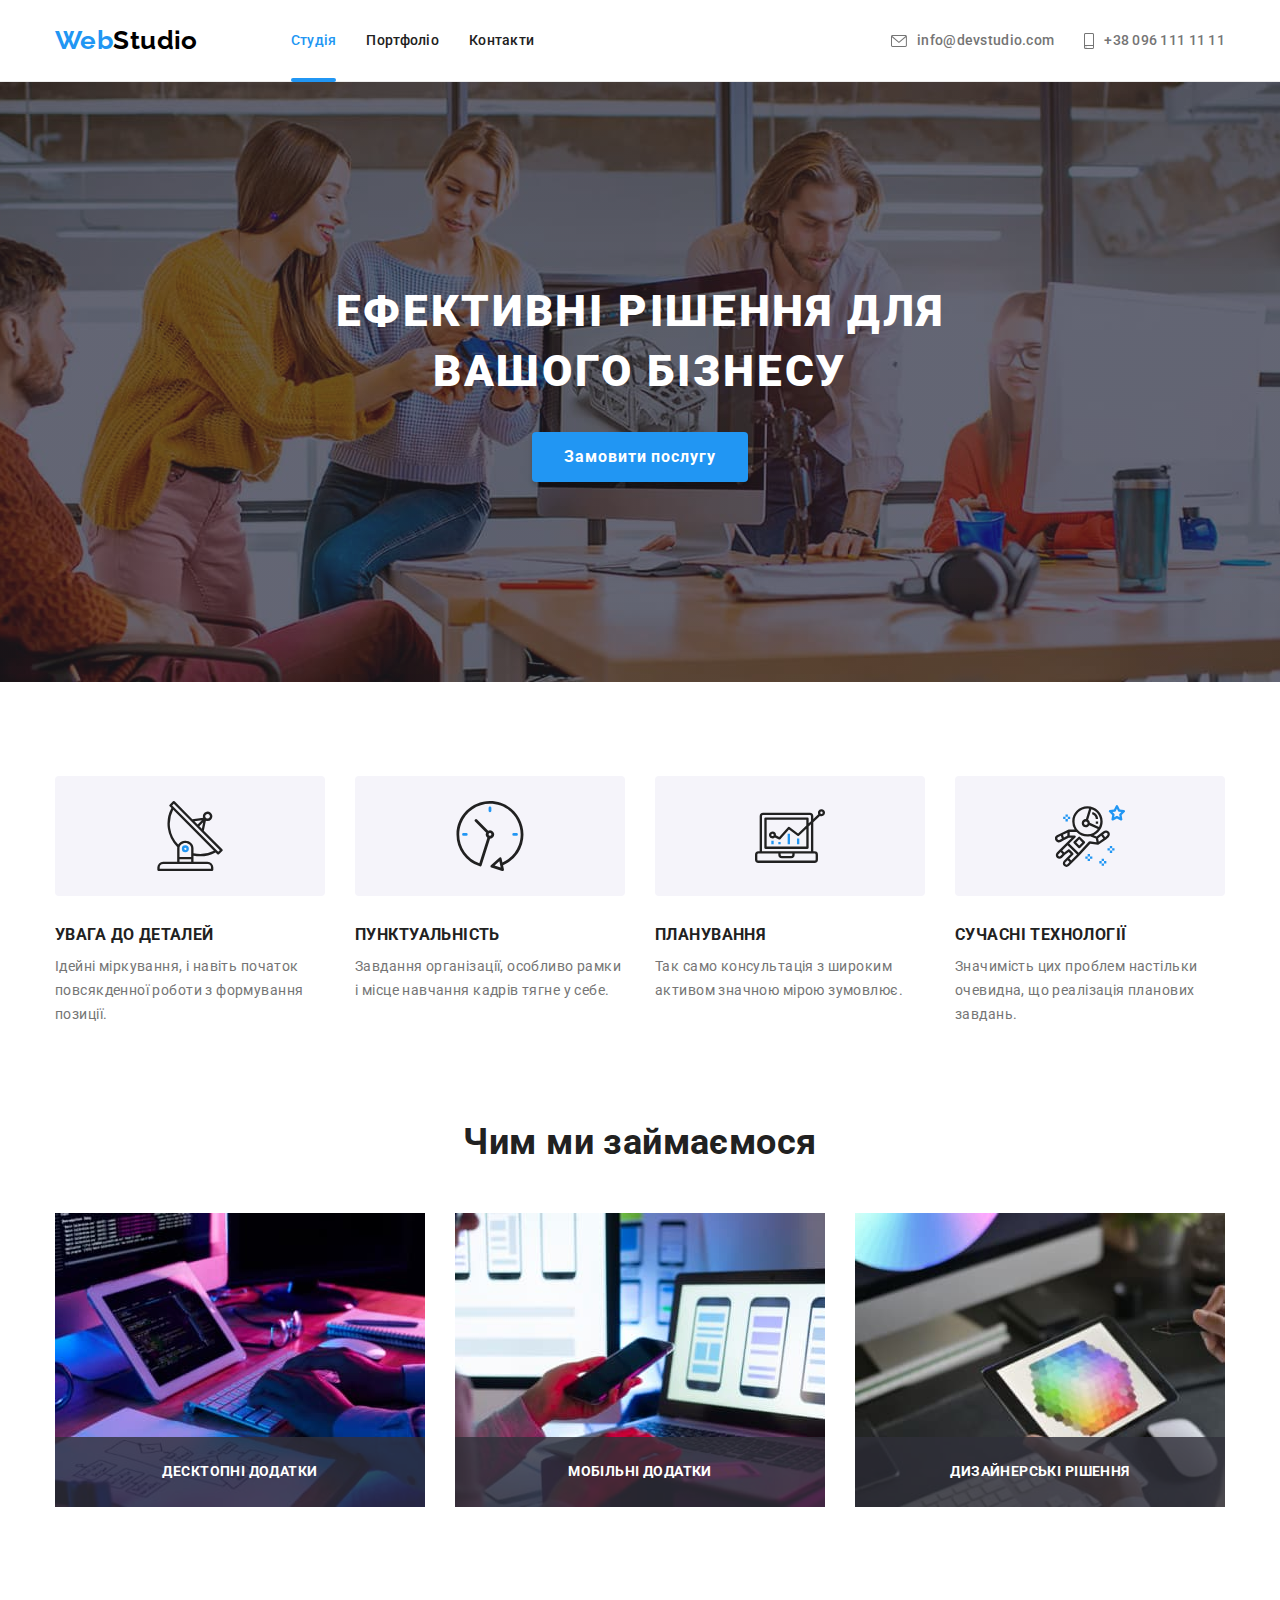
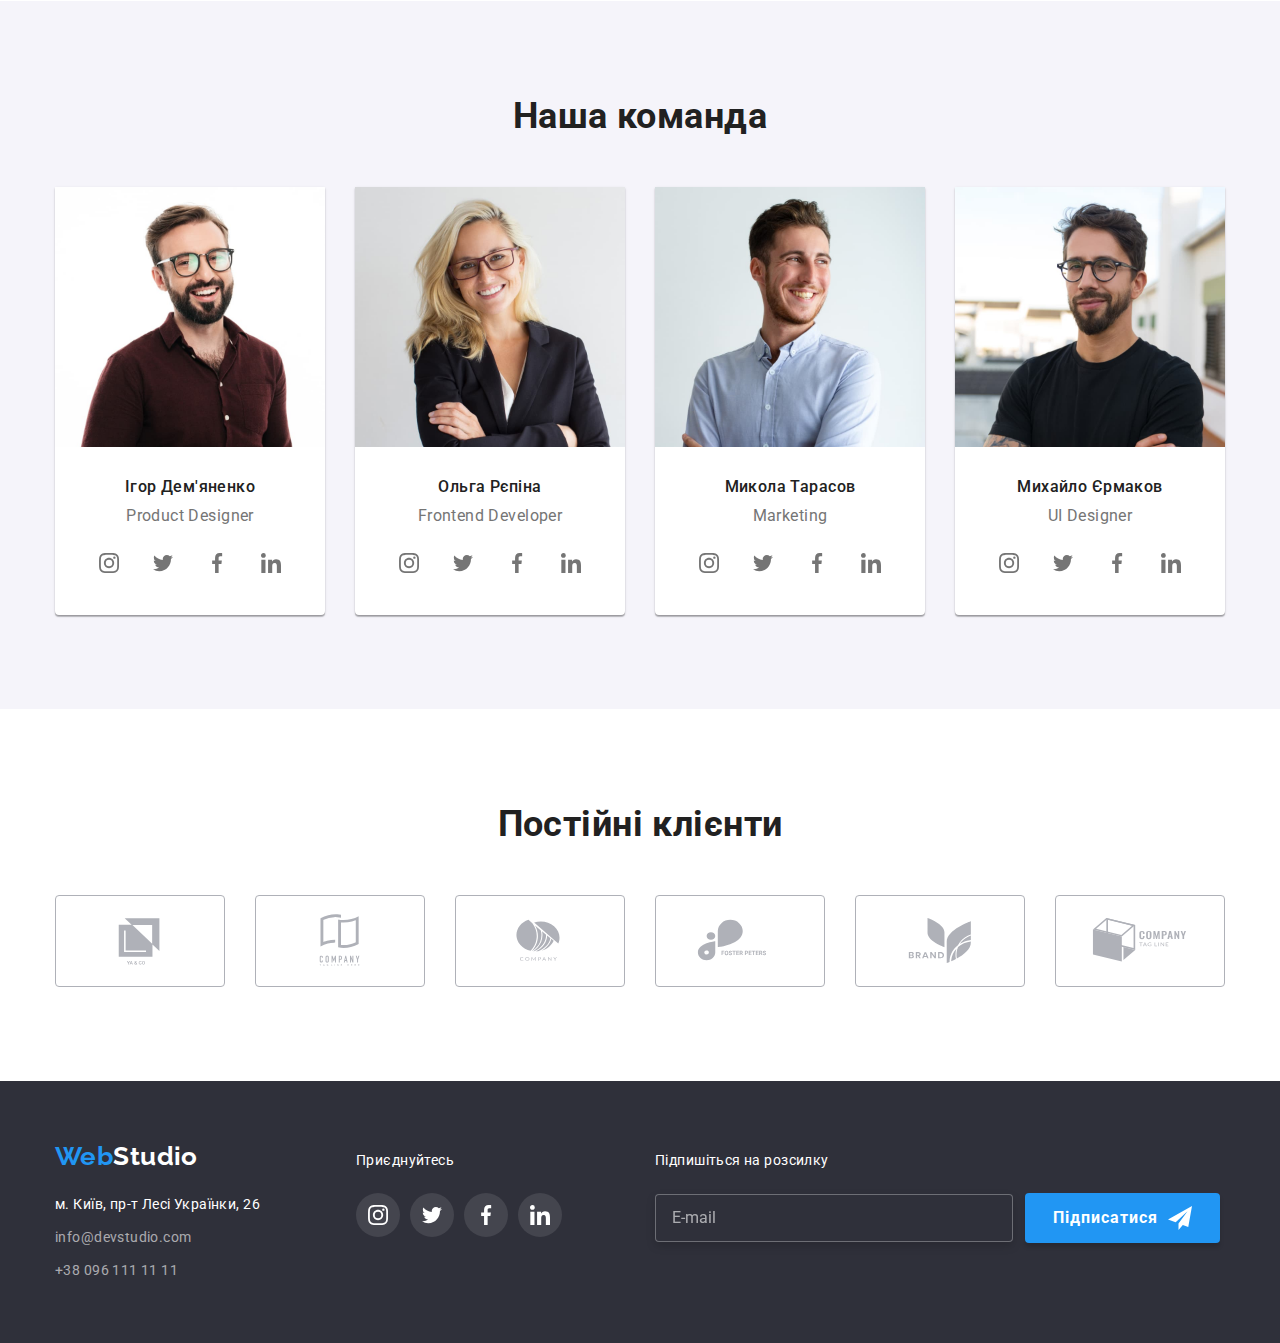
==== commit ae5b0778: "зробив МЕЙН студії" ====
--- a/index.html
+++ b/index.html
@@ -22,20 +22,20 @@
 <body>
     <!-- шапка -->
     <header class="page-header">
-        <div class="container header-flex">
+        <div class="container page-header__container">
             <nav class="nav">
                 <a href="./index.html" class="logo">
                     <span class="logo__half">Web</span>Studio
                 </a>
                 <ul class="site-nav">
-                    <li class="site-nav__item"><a href="" class="site-nav__links site-nav__links--current">Студія</a></li>
-                    <li class="site-nav__item"><a href="./portfolio.html" class="site-nav__links">Портфоліо</a></li>
-                    <li class="site-nav__item"><a href="" class="site-nav__links">Контакти</a></li>
+                    <li class="site-nav__item"><a href="" class="site-nav__link site-nav__link--current">Студія</a></li>
+                    <li class="site-nav__item"><a href="./portfolio.html" class="site-nav__link">Портфоліо</a></li>
+                    <li class="site-nav__item"><a href="" class="site-nav__link">Контакти</a></li>
                 </ul>
             </nav>
             <ul class="header-contacts">
                 <li class="header-contacts__item">
-                    <a href="mailto:info@devstudio.com" class="header-contacts__links">
+                    <a href="mailto:info@devstudio.com" class="header-contacts__link">
                         <svg class="header-contacts__icon header-contacts__icon--mail">
                             <use href="./images/sprite.svg#icon-mail"></use>
                         </svg>
@@ -44,7 +44,7 @@
                 </li>
 
                 <li class="header-contacts__item">
-                    <a href="tel:+380961111111" class="header-contacts__links">
+                    <a href="tel:+380961111111" class="header-contacts__link">
                         <svg class="header-contacts__icon header-contacts__icon--tel">
                             <use href="./images/sprite.svg#icon-smartphone"></use>
                         </svg>
@@ -58,85 +58,85 @@
     <main>
         <!-- герой -->
         <section class="hero">
-            <div class="container hero-flex">
-                <h1 class="hero-title">Ефективні рішення для вашого бізнесу</h1>
-                <button type="button" class="button" data-modal-open>Замовити послугу</button>
+            <div class="container hero__container">
+                <h1 class="hero__title">Ефективні рішення для вашого бізнесу</h1>
+                <button type="button" class="hero__button" data-modal-open>Замовити послугу</button>
             </div>
         </section>
         <!-- головні якості -->
         <section class="section">
-            <div class="qualities-flex container ">
-                <h2 class="section-title hidden">Головні якості</h2>
+            <div class="container">
+                <h2 class="hidden">Головні якості</h2>
                 <ul class="qualities">
-                    <li class="item">
-                        <div class="thumb">
-                            <svg class="icon">
+                    <li class="qualities__item">
+                        <div class="qualities__thumb">
+                            <svg class="qualities__icon">
                                 <use href="./images/sprite.svg#icon-antenna"></use>
                             </svg>
                         </div>
-                        <h3 class="qualitie-title">УВАГА ДО ДЕТАЛЕЙ</h3>
+                        <h3 class="qualities__title">УВАГА ДО ДЕТАЛЕЙ</h3>
                         <p>Ідейні міркування, і навіть початок повсякденної роботи з формування позиції.</p>
                     </li>
 
-                    <li class="item">
-                        <div class="thumb">
-                            <svg class="icon">
+                    <li class="qualities__item">
+                        <div class="qualities__thumb">
+                            <svg class="qualities__icon">
                                 <use href="./images/sprite.svg#icon-clock"></use>
                             </svg>
                         </div>
-                        <h3 class="qualitie-title">ПУНКТУАЛЬНІСТЬ</h3>
+                        <h3 class="qualities__title">ПУНКТУАЛЬНІСТЬ</h3>
                         <p>Завдання організації, особливо рамки і місце навчання кадрів тягне у себе.</p>
                     </li>
 
-                    <li class="item">
-                        <div class="thumb">
-                            <svg class="icon">
+                    <li class="qualities__item">
+                        <div class="qualities__thumb">
+                            <svg class="qualities__icon">
                                 <use href="./images/sprite.svg#icon-diagram"></use>
                             </svg>
                         </div>
-                        <h3 class="qualitie-title">ПЛАНУВАННЯ</h3>
+                        <h3 class="qualities__title">ПЛАНУВАННЯ</h3>
                         <p>Так само консультація з широким активом значною мірою зумовлює.</p>
                     </li>
 
-                    <li class="item">
-                        <div class="thumb">
-                            <svg class="icon">
+                    <li class="qualities__item">
+                        <div class="qualities__thumb">
+                            <svg class="qualities__icon">
                                 <use href="./images/sprite.svg#icon-astronaut"></use>
                             </svg>
                         </div>
-                        <h3 class="qualitie-title">СУЧАСНІ ТЕХНОЛОГІЇ</h3>
+                        <h3 class="qualities__title">СУЧАСНІ ТЕХНОЛОГІЇ</h3>
                         <p>Значимість цих проблем настільки очевидна, що реалізація планових завдань.</p>
                     </li>
                 </ul>
             </div>
         </section>
         <!-- чим ми займаємося -->
-        <section class="section what-do-we-do">
-            <div class="container activity-flex">
-                <h2 class="section-title no-padding">Чим ми займаємося</h2>
-                <ul class="activity">
-                    <li class="item">
-                        <div class="thumb">
+        <section class="section no-padding">
+            <div class="container">
+                <h2 class="section-title">Чим ми займаємося</h2>
+                <ul class="activities">
+                    <li class="activities__item">
+                        <div class="activities__thumb">
                             <img src="./images/wprocess1.jpg" width="370" height="294"
                                 alt="людина працює за планшетом з клавіатурою">
-                            <div class="title-box">
-                                <p class="titles">десктопні додатки</p>
+                            <div class="activities-overlay">
+                                <p class="activities-overlay__title">десктопні додатки</p>
                             </div>
                         </div>
                     </li>
-                    <li class="item">
-                        <div class="thumb">
+                    <li class="activities__item">
+                        <div class="activities__thumb">
                             <img src="./images/wprocess2.jpg" width="370" height="294" alt="людина працює за ноутбуком">
-                            <div class="title-box">
-                                <p class="titles">мобільні додатки</p>
+                            <div class="activities-overlay">
+                                <p class="activities-overlay__title">мобільні додатки</p>
                             </div>
                         </div>
                     </li>
-                    <li class="item">
-                        <div class="thumb">
+                    <li class="activities__item">
+                        <div class="activities__thumb">
                             <img src="./images/wprocess3.jpg" width="370" height="294" alt="людина працює за планшетом">
-                            <div class="title-box">
-                                <p class="titles">дизайнерські рішення</p>
+                            <div class="activities-overlay">
+                                <p class="activities-overlay__title">дизайнерські рішення</p>
                             </div>
                         </div>
                     </li>
@@ -144,42 +144,42 @@
             </div>
         </section>
         <!-- наша команда -->
-        <section class="team section">
+        <section class="section bg">
             <div class="container">
                 <h2 class="section-title">Наша команда</h2>
-                <ul class="team-flex">
-                    <li class="item">
+                <ul class="team">
+                    <li class="team__item">
                         <img src="./images/igor'.jpg" width="270" height="260" alt="Ігор">
-                        <h3 class="name">Ігор Дем'яненко</h3>
-                        <p lang="en" class="role">Product Designer</p>
-                        <ul class=" icons-team">
-                            <li class="item">
-                                <a class="link" href="">
-                                    <svg class="icon">
+                        <h3 class="team__name">Ігор Дем'яненко</h3>
+                        <p lang="en" class="team__role">Product Designer</p>
+                        <ul class="team-icons">
+                            <li class="team-icons__item">
+                                <a class="team-icons__link" href="">
+                                    <svg class="team-icons__icon">
                                         <use href="./images/sprite.svg#icon-instagram"></use>
                                     </svg>
                                     <p class="hidden">instagram</p>
                                 </a>
                             </li>
-                            <li class="item">
-                                <a class="link" href="">
-                                    <svg class="icon">
+                            <li class="team-icons__item">
+                                <a class="team-icons__link" href="">
+                                    <svg class="team-icons__icon">
                                         <use href="./images/sprite.svg#icon-twitter"></use>
                                     </svg>
                                     <p class="hidden">twitter</p>
                                 </a>
                             </li>
-                            <li class="item">
-                                <a class="link" href="">
-                                    <svg class="icon">
+                            <li class="team-icons__item">
+                                <a class="team-icons__link" href="">
+                                    <svg class="team-icons__icon">
                                         <use href="./images/sprite.svg#icon-facebook"></use>
                                     </svg>
                                     <p class="hidden">facebook</p>
                                 </a>
                             </li>
-                            <li class="item">
-                                <a class="link" href="">
-                                    <svg class="icon">
+                            <li class="team-icons__item">
+                                <a class="team-icons__link" href="">
+                                    <svg class="team-icons__icon">
                                         <use href="./images/sprite.svg#icon-linkedin"></use>
                                     </svg>
                                     <p class="hidden">linkedin</p>
@@ -188,38 +188,38 @@
                         </ul>
                     </li>
 
-                    <li class="item">
+                    <li class="team__item">
                         <img src="./images/ol'ga.jpg" width="270" height="260" alt="Ольга">
-                        <h3 class="name">Ольга Рєпіна</h3>
-                        <p lang="en" class="role">Frontend Developer</p>
-                        <ul class="icons-team">
-                            <li class="item">
-                                <a class="link" href="">
-                                    <svg class="icon">
+                        <h3 class="team__name">Ольга Рєпіна</h3>
+                        <p lang="en" class="team__role">Frontend Developer</p>
+                        <ul class="team-icons">
+                            <li class="team-icons__item">
+                                <a class="team-icons__link" href="">
+                                    <svg class="team-icons__icon">
                                         <use href="./images/sprite.svg#icon-instagram"></use>
                                     </svg>
                                     <p class="hidden">instagram</p>
                                 </a>
                             </li>
-                            <li class="item">
-                                <a class="link" href="">
-                                    <svg class="icon">
+                            <li class="team-icons__item">
+                                <a class="team-icons__link" href="">
+                                    <svg class="team-icons__icon">
                                         <use href="./images/sprite.svg#icon-twitter"></use>
                                     </svg>
                                     <p class="hidden">twitter</p>
                                 </a>
                             </li>
-                            <li class="item">
-                                <a class="link" href="">
-                                    <svg class="icon">
+                            <li class="team-icons__item">
+                                <a class="team-icons__link" href="">
+                                    <svg class="team-icons__icon">
                                         <use href="./images/sprite.svg#icon-facebook"></use>
                                     </svg>
                                     <p class="hidden">facebook</p>
                                 </a>
                             </li>
-                            <li class="item">
-                                <a class="link" href="">
-                                    <svg class="icon">
+                            <li class="team-icons__item">
+                                <a class="team-icons__link" href="">
+                                    <svg class="team-icons__icon">
                                         <use href="./images/sprite.svg#icon-linkedin"></use>
                                     </svg>
                                     <p class="hidden">linkedin</p>
@@ -229,38 +229,38 @@
                     </li>
                     
 
-                    <li class="item">
+                    <li class="team__item">
                         <img src="./images/mykola.jpg" width="270" height="260" alt="Микола">
-                        <h3 class="name">Микола Тарасов</h3>
-                        <p lang="en" class="role">Marketing</p>
-                        <ul class="icons-team">
-                            <li class="item">
-                                <a class="link" href="">
-                                    <svg class="icon">
+                        <h3 class="team__name">Микола Тарасов</h3>
+                        <p lang="en" class="team__role">Marketing</p>
+                        <ul class="team-icons">
+                            <li class="team-icons__item">
+                                <a class="team-icons__link" href="">
+                                    <svg class="team-icons__icon">
                                         <use href="./images/sprite.svg#icon-instagram"></use>
                                     </svg>
                                     <p class="hidden">instagram</p>
                                 </a>
                             </li>
-                            <li class="item">
-                                <a class="link" href="">
-                                    <svg class="icon">
+                            <li class="team-icons__item">
+                                <a class="team-icons__link" href="">
+                                    <svg class="team-icons__icon">
                                         <use href="./images/sprite.svg#icon-twitter"></use>
                                     </svg>
                                     <p class="hidden">twitter</p>
                                 </a>
                             </li>
-                            <li class="item">
-                                <a class="link" href="">
-                                    <svg class="icon">
+                            <li class="team-icons__item">
+                                <a class="team-icons__link" href="">
+                                    <svg class="team-icons__icon">
                                         <use href="./images/sprite.svg#icon-facebook"></use>
                                     </svg>
                                     <p class="hidden">facebook</p>
                                 </a>
                             </li>
-                            <li class="item">
-                                <a class="link" href="">
-                                    <svg class="icon">
+                            <li class="team-icons__item">
+                                <a class="team-icons__link" href="">
+                                    <svg class="team-icons__icon">
                                         <use href="./images/sprite.svg#icon-linkedin"></use>
                                     </svg>
                                     <p class="hidden">linkedin</p>
@@ -270,38 +270,38 @@
                     </li>
                     
 
-                    <li class="item">
+                    <li class="team__item">
                         <img src="./images/mykhail.jpg" width="270" height="260" alt="Михайло">
-                        <h3 class="name">Михайло Єрмаков</h3>
-                        <p lang="en" class="role">UI Designer</p>
-                        <ul class="icons-team">
-                            <li class="item">
-                                <a class="link" href="">
-                                    <svg class="icon">
+                        <h3 class="team__name">Михайло Єрмаков</h3>
+                        <p lang="en" class="team__role">UI Designer</p>
+                        <ul class="team-icons">
+                            <li class="team-icons__item">
+                                <a class="team-icons__link" href="">
+                                    <svg class="team-icons__icon">
                                         <use href="./images/sprite.svg#icon-instagram"></use>
                                     </svg>
                                     <p class="hidden">instagram</p>
                                 </a>
                             </li>
-                            <li class="item">
-                                <a class="link" href="">
-                                    <svg class="icon">
+                            <li class="team-icons__item">
+                                <a class="team-icons__link" href="">
+                                    <svg class="team-icons__icon">
                                         <use href="./images/sprite.svg#icon-twitter"></use>
                                     </svg>
                                     <p class="hidden">twitter</p>
                                 </a>
                             </li>
-                            <li class="item">
-                                <a class="link" href="">
-                                    <svg class="icon">
+                            <li class="team-icons__item">
+                                <a class="team-icons__link" href="">
+                                    <svg class="team-icons__icon">
                                         <use href="./images/sprite.svg#icon-facebook"></use>
                                     </svg>
                                     <p class="hidden">facebook</p>
                                 </a>
                             </li>
-                            <li class="item">
-                                <a class="link" href="">
-                                    <svg class="icon">
+                            <li class="team-icons__item">
+                                <a class="team-icons__link" href="">
+                                    <svg class="team-icons__icon">
                                         <use href="./images/sprite.svg#icon-linkedin"></use>
                                     </svg>
                                     <p class="hidden">linkedin</p>
@@ -314,53 +314,53 @@
             </div>
         </section>
         <!-- наші клієнти -->
-        <section class="clients section">
+        <section class="section">
             <div class="container">
                 <h2 class="section-title">Постійні клієнти</h2>
-                <ul class="clients-flex">
-                    <li class="item">
-                        <a class="link" href="">
-                            <svg class="icon">
+                <ul class="clients">
+                    <li class="clients__item">
+                        <a class="clients__link" href="">
+                            <svg class="clients__icon">
                                 <use href="./images/sprite.svg#icon-Logo1"></use>
                             </svg>
                         </a>
                     </li>
 
-                    <li class="item">
-                        <a class="link" href="">
-                            <svg class="icon">
+                    <li class="clients__item">
+                        <a class="clients__link" href="">
+                            <svg class="clients__icon">
                                 <use href="./images/sprite.svg#icon-Logo2"></use>
                             </svg>
                         </a>
                     </li>
 
-                    <li class="item">
-                        <a class="link" href="">
-                            <svg class="icon">
+                    <li class="clients__item">
+                        <a class="clients__link" href="">
+                            <svg class="clients__icon">
                                 <use href="./images/sprite.svg#icon-Logo3"></use>
                             </svg>
                         </a>
                     </li>
 
-                    <li class="item">
-                        <a class="link" href="">
-                            <svg class="icon">
+                    <li class="clients__item">
+                        <a class="clients__link" href="">
+                            <svg class="clients__icon">
                                 <use href="./images/sprite.svg#icon-Logo4"></use>
                             </svg>
                         </a>
                     </li>
 
-                    <li class="item">
-                        <a class="link" href="">
-                            <svg class="icon">
+                    <li class="clients__item">
+                        <a class="clients__link" href="">
+                            <svg class="clients__icon">
                                 <use href="./images/sprite.svg#icon-Logo5"></use>
                             </svg>
                         </a>
                     </li>
 
-                    <li class="item">
-                        <a class="link" href="">
-                            <svg class="icon">
+                    <li class="clients__item">
+                        <a class="clients__link" href="">
+                            <svg class="clients__icon">
                                 <use href="./images/sprite.svg#icon-Logo6"></use>
                             </svg>
                         </a>
--- a/css/styles.css
+++ b/css/styles.css
@@ -1,4 +1,4 @@
-/* Цвета */
+/* Кольори */
 :root {
     --background-primary-color: #FFFFFF;
     --background-secondary-color: #2F303A;
@@ -36,7 +36,7 @@
     padding-right: 15px;
 }
 
-/* Утилиты */
+/* Утиліти */
 h1,h2,h3,h4,h5,h6 {
     margin: 0;
 }
@@ -55,13 +55,58 @@
     margin: 0;
 }
 
+img {
+    display: block;
+}
+.hidden {
+    position: absolute;
+    width: 1px;
+    height: 1px;
+    margin: -1px;
+    border: 0;
+    padding: 0;
+    
+    white-space: nowrap;
+    clip-path: inset(100%);
+    clip: rect(0 0 0 0);
+    overflow: hidden;
+}
+
+.section {
+    padding-top: 94px;
+    padding-bottom: 94px;;
+}
+
+/* заголовок усіх секцій, окрім hero*/
+.section-title {
+    color: var(--text-secondary-color);
+    
+    font-weight: 700;
+    font-size: 36px;
+    line-height: 1.17;
+    text-align: center;
+
+    margin-bottom: 50px;
+}
+
+.no-padding {
+    padding-top: 0px;
+}
+
+.bg {
+    background-color: var(--background-team-color);
+}
+
+
+
 /* ШАПКА */
-.header-flex,
+
+.page-header__container,
 .nav,
 .site-nav,
 .header-contacts,
 .header-contacts__item,
-.header-contacts__links{ 
+.header-contacts__link{ 
     display: flex;  
     align-items: center;
 }
@@ -87,8 +132,8 @@
     color: var(--accent);
 }
 
-.site-nav__links, 
-.header-contacts__links {
+.site-nav__link, 
+.header-contacts__link {
     position: relative;
 
     color:inherit;
@@ -107,18 +152,18 @@
     transition: color 250ms cubic-bezier(0.4, 0, 0.2, 1);
 }
 
-.site-nav__links {
+.site-nav__link {
     color: var(--text-secondary-color);
 }
 
-.site-nav__links--current {
+.site-nav__link--current {
     color: var(--accent);
 }
 
-.site-nav__links:hover,
-.site-nav__links:focus,
-.header-contacts__links:hover,
-.header-contacts__links:focus{
+.site-nav__link:hover,
+.site-nav__link:focus,
+.header-contacts__link:hover,
+.header-contacts__link:focus{
     color: var(--accent);
 }
 
@@ -132,7 +177,7 @@
 }
 
 /* підкреслення */
-.site-nav__links::after {
+.site-nav__link::after {
     content: ' ';
 
     position: absolute;
@@ -149,13 +194,13 @@
                 transform 250ms cubic-bezier(0.4, 0, 0.2, 1);
 }
 
- .site-nav__links.site-nav__links--current::after {
+ .site-nav__link.site-nav__link--current::after {
     transform: scaleX(1);
     opacity: 1;
 }
 
-.site-nav__links:hover::after,
-.site-nav__links:focus::after{
+.site-nav__link:hover::after,
+.site-nav__link:focus::after{
     transform: scaleX(1);
     background-color: var(--accent);
     opacity: 1;
@@ -177,7 +222,9 @@
     height: 16px;
 }
 
-/* МЕЙН  */
+
+
+/* МЕЙН студії */
 .hero {
     background-color: var(--background-secondary-color);
 
@@ -199,8 +246,12 @@
     background-position: center;
     background-size: cover;
 }
-/* Заголовок героя */
-.hero-title {
+
+.hero__container {
+    max-width: 696px;
+}
+
+.hero__title {
     color: var(--white);
    
     font-weight: 900;
@@ -212,12 +263,8 @@
 
     margin-bottom: 30px;
 }
-/* Ширина блоку героя */
-.hero-flex {
-    width: 696px;
-}
-/* Кнопка Замовити послуги */
-.button {
+
+.hero__button {
     background-color: var(--accent);
     color: var(--white);
 
@@ -239,47 +286,19 @@
     padding-left: 32px;
 
     transition: color 250ms cubic-bezier(0.4, 0, 0.2, 1);
-
-}
-/* ховер кнопки */
-.button:hover,
-.button:focus {
+}
+
+.hero__button:hover,
+.hero__button:focus {
     color:var(--background-secondary-color);
 }
-/* Заголовок усіх секцій, окрім героя*/
-.section-title {
-    color: var(--text-secondary-color);
-    
-    font-weight: 700;
-    font-size: 36px;
-    line-height: 1.17;
-    text-align: center;
-
-    margin-bottom: 50px;
-}
-/* Падінги для усіх секцій */
-.section {
-    padding-top: 94px;
-    padding-bottom: 94px;;
-}
 
 /* Головні якості */
-/* скритий заголовок */
-.hidden {
-    position: absolute;
-    width: 1px;
-    height: 1px;
-    margin: -1px;
-    border: 0;
-    padding: 0;
-    
-    white-space: nowrap;
-    clip-path: inset(100%);
-    clip: rect(0 0 0 0);
-    overflow: hidden;
-}
-/* Заголовки якостей */
-.qualitie-title {
+.qualities {
+    display: flex;
+}
+
+.qualities__title {
     color: var(--text-secondary-color);
    
     font-weight: 700;
@@ -288,25 +307,16 @@
 
     margin-bottom: 10px;
 }
-/* Позиціювання якостей */
-.qualities-flex { 
-    display: flex;
-}
-
-.qualities {
-    display: flex;
-}
-
-.qualities > .item {
+
+.qualities__item {
     width : calc((100% - 90px)/4);
 }
 
-.qualities > .item:not(:last-child) {
+.qualities__item:not(:last-child) {
     margin-right: 30px;
 }
-/* Зображення над якостями */
-/* фон */
-.qualities .thumb {
+
+.qualities__thumb {
     background-color: var(--background-team-color);
     border-radius: 4px;
 
@@ -319,38 +329,40 @@
     justify-content: center;
     align-items: center;
 }
-/* іконки */
-.qualities .icon {
+
+.qualities__icon {
     display: flex;
     width: 70px;
     height: 70px;
 }
 
-
-/* Що робимо */
-/* Позиціюфання */
-.what-do-we-do {
-    padding-top: 0px;
-}
-
-.activity {
+/* Чим займаємося */
+.activities {
     display: flex;   
 }
 
-.activity > .item:not(:last-child) {
+.activities__item:not(:last-child) {
     margin-right: 30px;
 }
-
-
-.activity img {
-    display: block;
-}   
-/* текст з фоном на картинках */
-.activity .thumb {
+ 
+.activities__thumb {
     position: relative;
 }
 
-.activity .titles {
+.activities-overlay {
+    position: absolute;
+    bottom: 0;
+    width: 100%;
+    height: 70px;
+
+    background-color: rgba(47, 48, 58, 0.8);
+
+    display: flex;
+    justify-content: center;
+    align-items: center;
+}
+
+.activities-overlay__title {
     color : var(--white);
     font-weight: 700;
     line-height: 1.14;
@@ -358,24 +370,28 @@
     
 }
 
-.activity .title-box {
-    position: absolute;
-    bottom: 0;
-    width: 100%;
-    height: 70px;
-
-    background-color: rgba(47, 48, 58, 0.8);
-
-    display: flex;
-    justify-content: center;
-    align-items: center;
-}
-/* Наша команда */
-.team {
-    background-color: var(--background-team-color);
-}
-
-.name {
+/* Команда */
+.team{ 
+    display: flex;
+}
+
+.team__item {
+    background-color: var(--background-primary-color);
+
+    box-shadow: 0px 1px 3px rgba(0, 0, 0, 0.12), 
+                0px 1px 1px rgba(0, 0, 0, 0.14), 
+                0px 2px 1px rgba(0, 0, 0, 0.2); 
+    border-radius: 0px 0px 4px 4px;
+
+
+    padding-bottom: 30px;
+}
+
+.team__item:not(:last-child) {
+    margin-right: 30px;
+}
+
+.team__name {
     color: var(--text-secondary-color);
     
     font-weight: 500;
@@ -386,7 +402,7 @@
     margin-top: 30px;
 }
 
-.role {
+.team__role {
     font-size: 16px;
     line-height: 1.19;
     text-align: center;
@@ -395,33 +411,16 @@
     margin-bottom: 16px;
 }
 
-.team-flex { 
-    display: flex;
-}
-
-.team-flex > .item:not(:last-child) {
-    margin-right: 30px;
-}
-
-.team-flex > .item {
-    background-color: var(--background-primary-color);
-
-    box-shadow: 0px 1px 3px rgba(0, 0, 0, 0.12), 
-                0px 1px 1px rgba(0, 0, 0, 0.14), 
-                0px 2px 1px rgba(0, 0, 0, 0.2); 
-    border-radius: 0px 0px 4px 4px;
-
-
-    padding-bottom: 30px;
-}
-
-/* іконки */
-.icons-team {
+.team-icons {
     display: flex;
     justify-content: center;
 }
 
-.icons-team .link {
+.team-icons__item:not(:last-child) {
+    margin-right: 10px;
+}
+
+.team-icons__link {
     color: inherit;
 
     width: 44px;
@@ -437,30 +436,28 @@
                 color 250ms cubic-bezier(0.4, 0, 0.2, 1);
 }
 
-.icons-team .item:not(:last-child) {
-    margin-right: 10px;
-}
-
-.icons-team .icon {
+.team-icons__link:hover,
+.team-icons__link:focus {
+    color: var(--white);
+    background-color: var(--accent);
+}
+
+.team-icons__icon {
     width: 20px;
     height: 20px;
     fill: currentColor;
 }
 
-.icons-team .link:hover,
-.icons-team .link:focus {
-    color: var(--white);
-    background-color: var(--accent);
-}
-
-/* Постійни клієнти */
+/* Клієнти */
 .clients {
-    text-align: center;
-}
-.clients-flex {
-    display: flex;
-}
-.clients .link {
+    display: flex;
+}
+
+.clients__item:not(:last-child) {
+    margin-right: 30px;
+}
+
+.clients__link {
     color: var(--social-networks-icons-color);
 
     width: 170px;
@@ -475,16 +472,12 @@
     transition: border-color 250ms cubic-bezier(0.4, 0, 0.2, 1);
 }
 
-.clients .link:hover,
-.clients .link:focus {
+.clients__link:hover,
+.clients__link:focus {
     border-color: var(--accent);
 }
 
-.clients .item:not(:last-child) {
-    margin-right: 30px;
-}
-
-.clients .icon{
+.clients__icon{
     width: 106px;
     height: 60px;
     fill: currentColor;
@@ -492,13 +485,14 @@
     transition: fill 250ms cubic-bezier(0.4, 0, 0.2, 1);
 }
 
-.clients .link:hover .icon,
-.clients .link:focus .icon {
+.clients__link:hover .clients__icon,
+.clients__link:focus .clients__icon {
     fill: var(--accent);
 }
-/* МЕЙН portfolio.html */
-
-/* кнопки фільтру */
+
+
+
+/* МЕЙН портфоліо */
 .radio-button {
     color: var(--text-secondary-color);
     background-color: var(--background-buttons-color);
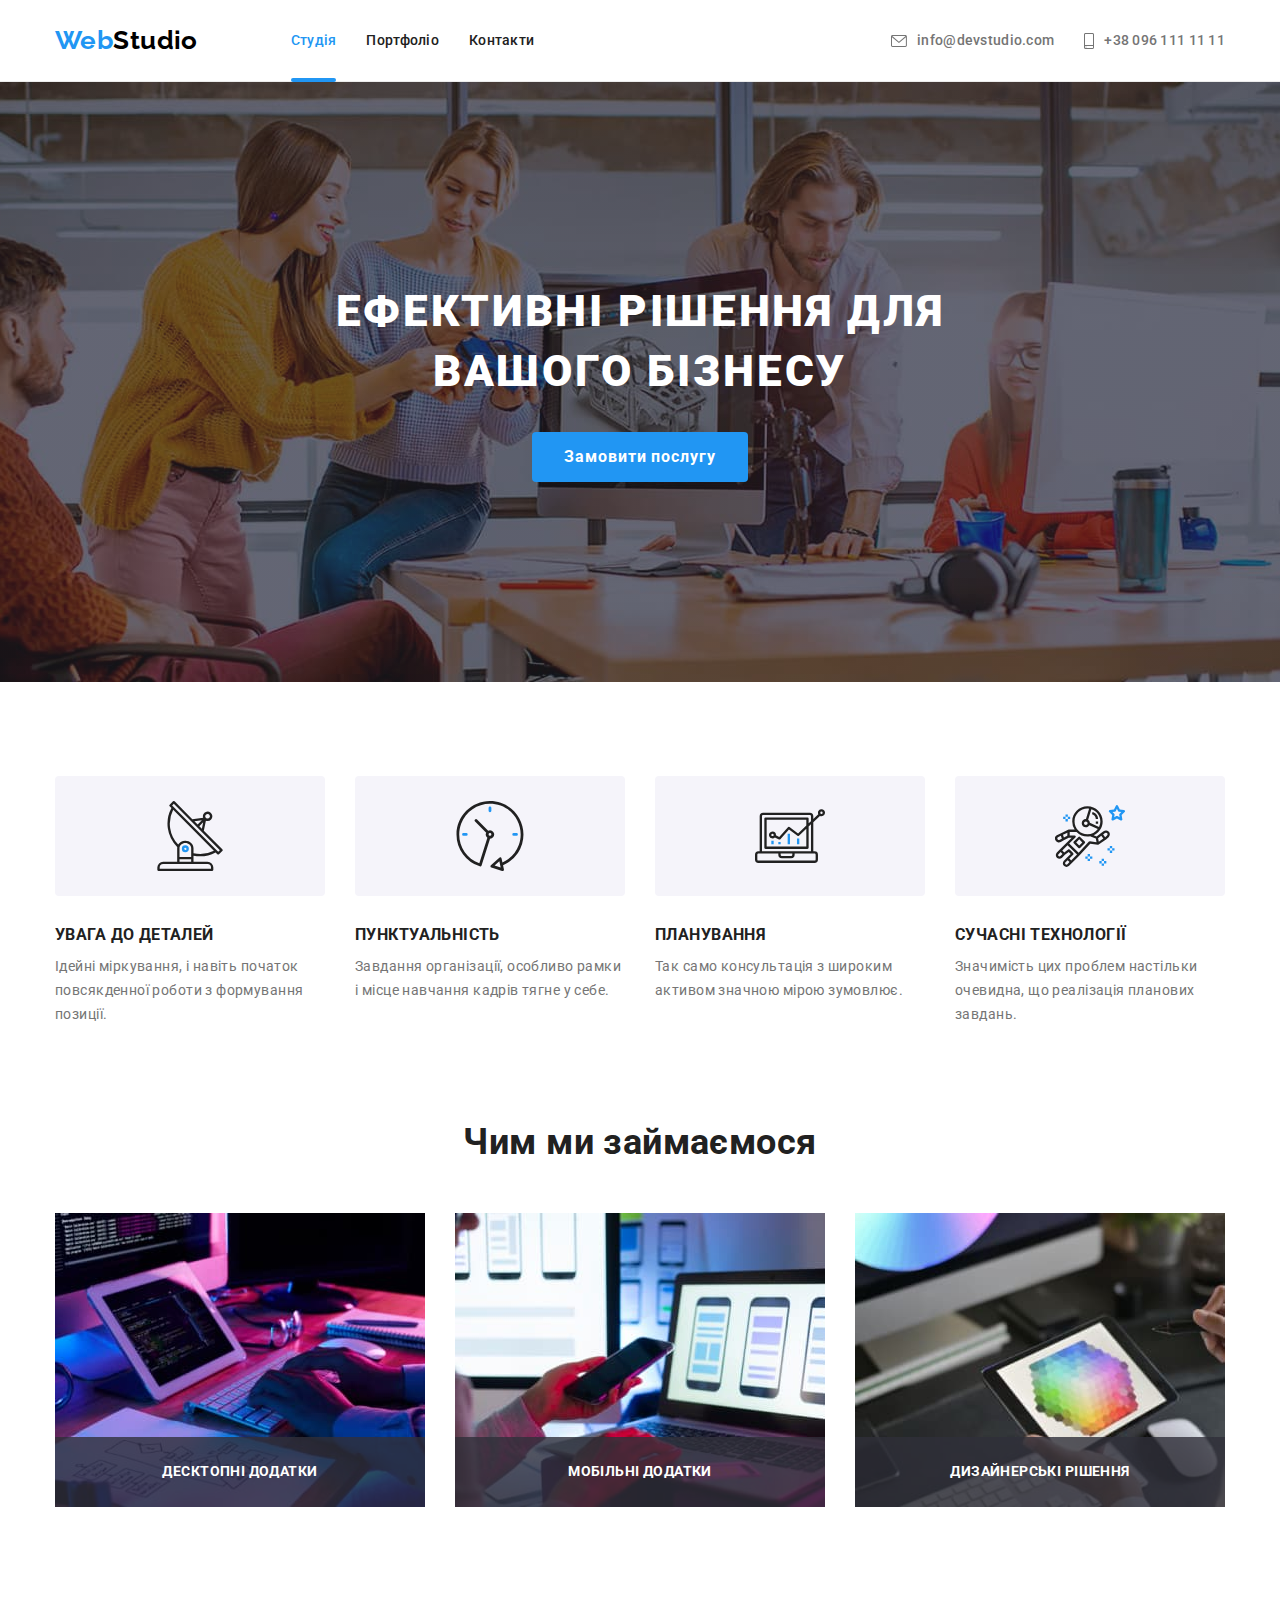
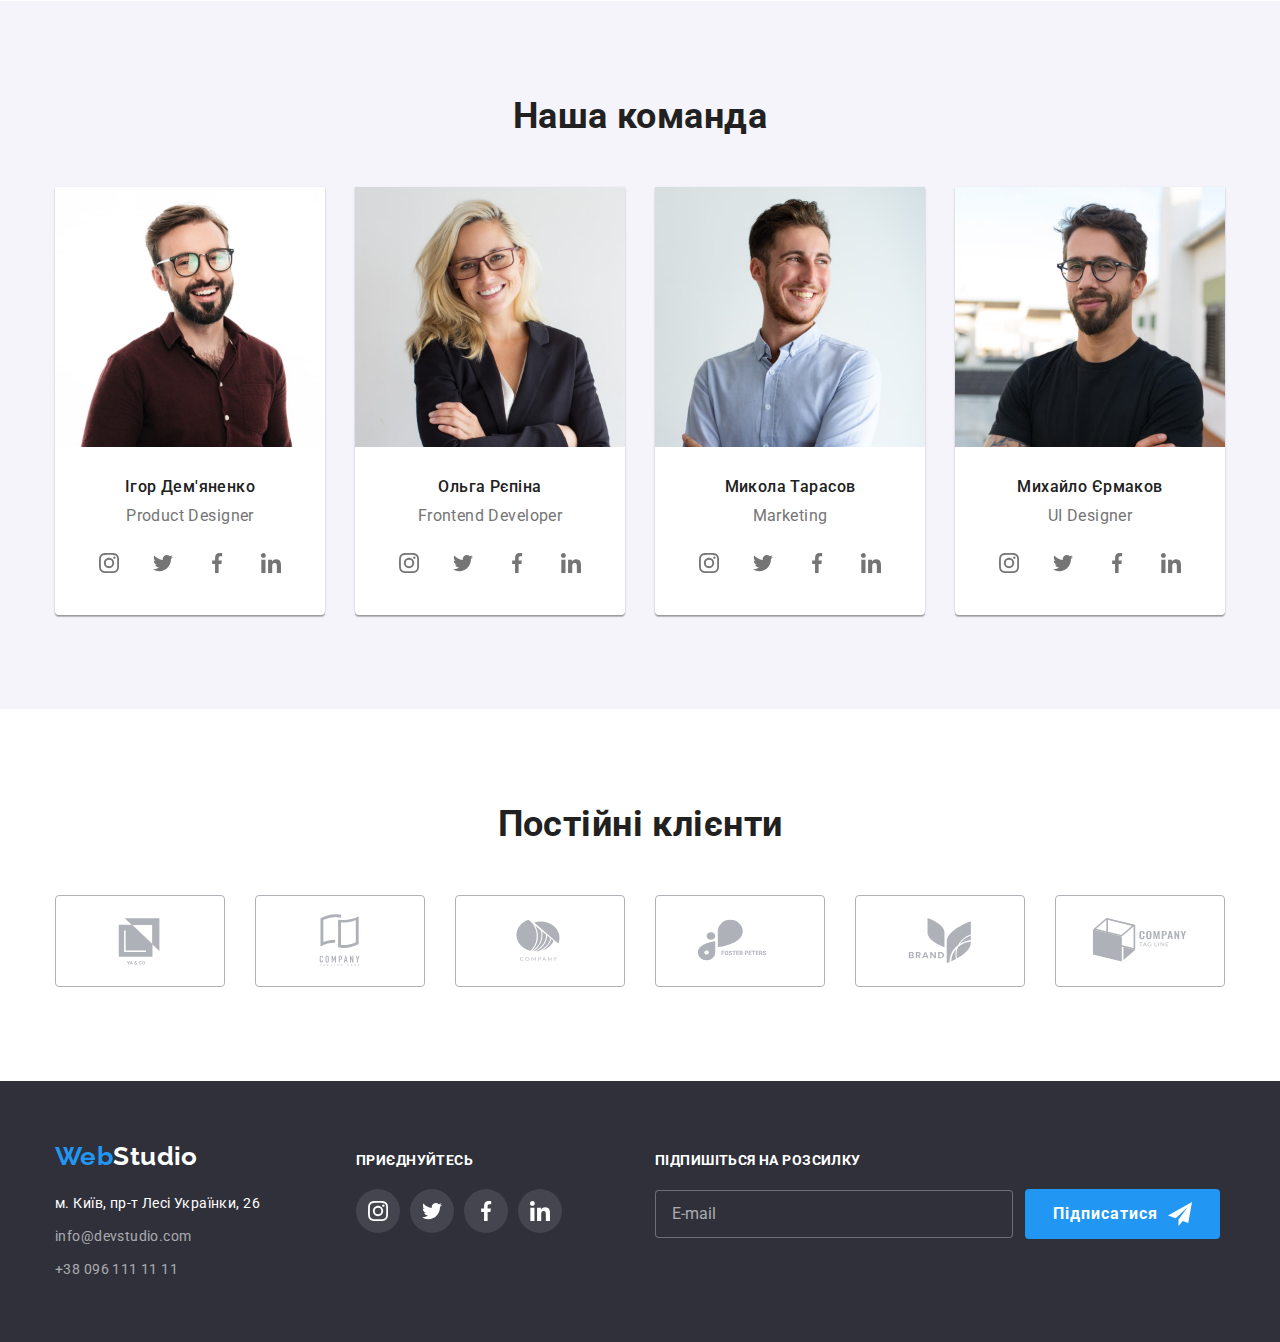
==== commit 5ad24911: "доробив БЕМ" ====
--- a/index.html
+++ b/index.html
@@ -111,7 +111,7 @@
             </div>
         </section>
         <!-- чим ми займаємося -->
-        <section class="section no-padding">
+        <section class="section section--no-padding">
             <div class="container">
                 <h2 class="section-title">Чим ми займаємося</h2>
                 <ul class="activities">
@@ -144,7 +144,7 @@
             </div>
         </section>
         <!-- наша команда -->
-        <section class="section bg">
+        <section class="section section--tbg">
             <div class="container">
                 <h2 class="section-title">Наша команда</h2>
                 <ul class="team">
@@ -370,51 +370,51 @@
         </section>
     </main>
     <!-- підвал -->
-    <footer>
-        <div class="container footer-flex">
-            <div class="street">
-                <a href="./index.html" class="logo secondary">
+    <footer class="page-footer">
+        <div class="container page-footer__container">
+            <div>
+                <a href="./index.html" class="logo logo--diff">
                     <span class="logo__half">Web</span>Studio
                 </a>
-                <address>
-                    <p class="address color">м. Київ, пр-т Лесі Українки, 26</p>
-                    <ul class="contact-with-us">
-                        <li class="item"><a href="mailto:info@devstudio.com" class="links">info@devstudio.com</a></li>
-                        <li class="item"><a href="tel:+380961111111" class="links">+38 096 111 11 11</a></li>
+                <address class="address">
+                    <p class="address__street">м. Київ, пр-т Лесі Українки, 26</p>
+                    <ul class="footer-contacts">
+                        <li class="footer-contacts__item"><a href="mailto:info@devstudio.com" class="footer-contacts__links">info@devstudio.com</a></li>
+                        <li class="footer-contacts__item"><a href="tel:+380961111111" class="footer-contacts__links">+38 096 111 11 11</a></li>
                     </ul>
                 </address>
             </div>
             <div class="join-us">
-                <p class="qualitie-title white">Приєднуйтесь</p>
-                <ul class=" icons-join-us">
-                    <li class="item">
-                        <a class="link" href="">
-                            <svg class="icon">
+                <p class="join-us__title">Приєднуйтесь</p>
+                <ul class="footer-icons">
+                    <li class="footer-icons__item">
+                        <a class="footer-icons__link" href="">
+                            <svg class="footer-icons__icon">
                                 <use href="./images/sprite.svg#icon-instagram"></use>
                             </svg>
                             <p class="hidden">instagram</p>
                         </a>
                     </li>
-                    <li class="item">
-                        <a class="link" href="">
-                            <svg class="icon">
+                    <li class="footer-icons__item">
+                        <a class="footer-icons__link" href="">
+                            <svg class="footer-icons__icon">
                                 <use href="./images/sprite.svg#icon-twitter"></use>
                             </svg>
                             <p class="hidden">twitter</p>
                         </a>
                     </li>
-                    <li class="item">
-                        <a class="link" href="">
-                            <svg class="icon">
+                    <li class="footer-icons__item">
+                        <a class="footer-icons__link" href="">
+                            <svg class="footer-icons__icon">
                                 <use href="./images/sprite.svg#icon-facebook"></use>
                             </svg>
                             <p class="hidden">facebook</p>
                         </a>
                     </li>
                     
-                    <li class="item">
-                        <a class="link" href="">
-                            <svg class="icon">
+                    <li class="footer-icons__item">
+                        <a class="footer-icons__link" href="">
+                            <svg class="footer-icons__icon">
                                 <use href="./images/sprite.svg#icon-linkedin"></use>
                             </svg>
                             <p class="hidden">linkedin</p>
@@ -423,14 +423,14 @@
                 </ul>
             </div>
             <form class="footer-form">
-                <p class="qualitie-title white">Підпишіться на розсилку</p>
-                <div class="thumb">
-                    <label class="footer-field">
-                        <input type="email" class="footer-input" placeholder="E-mail" name="email-footer">
+                <p class="footer-form__title">Підпишіться на розсилку</p>
+                <div class="footer-form__thumb">
+                    <label class="footer-form__field">
+                        <input type="email" class="footer-form__input" placeholder="E-mail" name="email-footer">
                     </label>
-                    <button type="submit" class="footer-button">
+                    <button type="submit" class="footer-form__button">
                         Підписатися
-                        <svg class="icon">
+                        <svg class="footer-form__icon">
                             <use href="./images/sprite.svg#icon-send"></use>
                         </svg>
                     </button>
@@ -441,50 +441,50 @@
     <!-- модалка -->
     <div class="backdrop is-hidden" data-modal>
         <div class="modal">
-            <button type="button" class="button-modal" data-modal-close>
-                <svg class="icon">
+            <button type="button" class="modal__button" data-modal-close>
+                <svg class="modal__icon">
                     <use href="./images/sprite.svg#icon-close"></use>
                 </svg>
             </button>
             <form class="form">
-                <p class="form-title">Залиште свої дані, ми вам передзвонимо</p>
-                <label class="form-field">
-                    <span class="form-label">Ім'я</span>
-                    <div class="thumb">
-                        <input type="text" class="form-input" name="name-modal">
-                        <svg class="icon">
+                <p class="form__title">Залиште свої дані, ми вам передзвонимо</p>
+                <label class="form__field">
+                    <span class="form__label">Ім'я</span>
+                    <div class="form__thumb">
+                        <input type="text" class="form__input" name="name-modal">
+                        <svg class="form__icon">
                             <use href="./images/sprite.svg#person-modal"></use>
                         </svg>
                     </div>
                 </label>
-                <label class="form-field">
-                    <span class="form-label">Телефон</span>
-                    <div class="thumb">
-                        <input type="tel" class="form-input" name="tel-modal">
-                        <svg class="icon">
+                <label class="form__field">
+                    <span class="form__label">Телефон</span>
+                    <div class="form__thumb">
+                        <input type="tel" class="form__input" name="tel-modal">
+                        <svg class="form__icon">
                             <use href="./images/sprite.svg#phone-modal"></use>
                         </svg>
                     </div>
                 </label>
-                <label class="form-field">
-                    <span class="form-label">Пошта</span>
-                    <div class="thumb">
-                        <input type="email" class="form-input" name="email-modal">
-                        <svg class="icon">
+                <label class="form__field">
+                    <span class="form__label">Пошта</span>
+                    <div class="form__thumb">
+                        <input type="email" class="form__input" name="email-modal">
+                        <svg class="form__icon">
                             <use href="./images/sprite.svg#email-modal"></use>
                         </svg>
                     </div>
                 </label>
-                <label class="form-field textarea">
-                    <span class="form-label">Коментар</span>
-                    <textarea placeholder="Введіть текст" class="comment"></textarea>
+                <label class="form__field form__field--margin">
+                    <span class="form__label">Коментар</span>
+                    <textarea placeholder="Введіть текст" class="form__comment"></textarea>
                 </label>
-                <label class="policy-field">
-                    <input type="checkbox" class="hidden checkbox" value="check" name="check">
-                    <span class="checkbox-icon"></span>
-                    <span>Погоджуюся з розсилкою та приймаю <a href="" class="policy-blue">Умови договору</a></span>
+                <label class="form__policy">
+                    <input type="checkbox" class="form__checkbox hidden" value="check" name="check">
+                    <span class="form__checkbox-icon"></span>
+                    <span>Погоджуюся з розсилкою та приймаю <a href="" class="form__conditions">Умови договору</a></span>
                 </label>
-                <button type="submit" class="button-submit">Відправити</button>
+                <button type="submit" class="form__submit">Відправити</button>
             </form>
         </div>
     </div>
--- a/css/styles.css
+++ b/css/styles.css
@@ -10,11 +10,8 @@
     --white: #FFFFFF;
     --background-border-color-portfolio-works: #EEEEEE;
     --background-buttons-color: #F5F4FA;
-    --contact-links-f: rgba(255, 255, 255, 0.6);
-    --button-portfolio-color: rgba(0, 0, 0, 0.15);
     --header-border-color : #ECECEC;
     --social-networks-icons-color: #AFB1B8;
-    --footer-join-us-icons-background: rgba(255, 255, 255, 0.1);
 }   
 
 body {
@@ -89,11 +86,11 @@
     margin-bottom: 50px;
 }
 
-.no-padding {
+.section--no-padding {
     padding-top: 0px;
 }
 
-.bg {
+.section--tbg {
     background-color: var(--background-team-color);
 }
 
@@ -116,6 +113,7 @@
 }
 
 .logo {
+    display: block;
     font-family: Raleway, sans-serif;
     font-weight: 700;
     font-size: 26px;
@@ -225,11 +223,12 @@
 
 
 /* МЕЙН студії */
+
+/* Герой */
 .hero {
     background-color: var(--background-secondary-color);
 
     text-align: center;   
-    margin: 0 auto;
     padding-top: 200px;
     padding-bottom: 200px;
     
@@ -278,7 +277,6 @@
 
     border: none;
     border-radius: 4px;
-    box-shadow: 0px 4px 4px var(--button-portfolio-color);
     
     padding-top: 10px;
     padding-right: 32px;
@@ -291,6 +289,7 @@
 .hero__button:hover,
 .hero__button:focus {
     color:var(--background-secondary-color);
+    box-shadow: 0px 4px 4px rgba(0, 0, 0, 0.15);
 }
 
 /* Головні якості */
@@ -493,7 +492,19 @@
 
 
 /* МЕЙН портфоліо */
-.radio-button {
+
+/* Кнопки */
+.buttons {
+    display: flex;
+    justify-content: center;
+    margin-bottom: 50px;
+}
+
+.buttons__item:not(:last-child) { 
+    margin-right: 8px;
+}
+
+.buttons__radio {
     color: var(--text-secondary-color);
     background-color: var(--background-buttons-color);
 
@@ -518,10 +529,8 @@
 
 }
 
-
-/* Ховер */
-.radio-button:hover,
-.radio-button:focus {
+.buttons__radio:hover,
+.buttons__radio:focus {
     background-color: var(--accent);
     color: var(--white);
 
@@ -530,186 +539,170 @@
                 0px 1px 2px rgba(0, 0, 0, 0.08), 
                 0px 2px 2px rgba(0, 0, 0, 0.12);
 }
+
 /* Проекти */
-.project-title {
+.projects {
+    display: flex;
+    flex-wrap: wrap;
+}
+
+.projects__item {
+    margin-right: 30px;
+    margin-bottom: 30px;
+    
+    flex-basis: calc((100% - 60px)/3);
+}
+
+.projects__item:nth-child(3n) {
+    margin-right: 0px;
+}
+
+.projects__item:nth-last-child(-n+3) {
+    margin-bottom: 0px;
+}
+
+.projects__link {
+    display: block;
+    transition: box-shadow 250ms cubic-bezier(0.4, 0, 0.2, 1);
+}
+
+.projects__link:hover,
+.projects__link:focus {
+    box-shadow: 0px 1px 1px rgba(0, 0, 0, 0.12), 
+                0px 4px 4px rgba(0, 0, 0, 0.06),
+                1px 4px 6px rgba(0, 0, 0, 0.16);
+}
+
+.projects__content {
+    padding: 20px 24px;
+    border: 1px solid var(--background-border-color-portfolio-works); 
+    border-top: none;
+}
+
+.projects__title {
     color: var(--text-secondary-color);
 
     font-weight: 700;
     font-size: 18px;
     line-height: 2;
     letter-spacing: 0.06em;
-}
-
-.project-description {
+
+    margin-bottom: 4px;
+}
+
+.projects__description {
     color: var(--text-primary-color);
 
     font-size: 16px;
     line-height: 1.88;
 }
 
-.buttons {
-    display: flex;
-    justify-content: center;
-    margin-bottom: 50px;
-}
-
-.buttons > .item:not(:last-child) { 
-    margin-right: 8px;
-}
-
-.projects {
-    display: flex;
-    flex-wrap: wrap;
-}
-
-.projects  .item {
-    margin-right: 30px;
-    margin-bottom: 30px;
-    
-    flex-basis: calc((100% - 60px)/3);
-}
-.projects  .item:nth-child(3n) {
-    margin-right: 0px;
-}
-
-.projects  .item:nth-last-child(-n+3) {
-    margin-bottom: 0px;
-}
-
-.projects img {
-    display: block;
-}
-
-.project-content {
-    padding: 20px 24px;
-    border: 1px solid var(--background-border-color-portfolio-works); 
-    border-top: none;
-}
-
-.project-content > h2 {
-    margin-bottom: 4px;
-}
-
-.projects .link {
-    transition: box-shadow 250ms cubic-bezier(0.4, 0, 0.2, 1);
-}
-
-
-.projects .link:hover,
-.projects .link:focus {
-    display: block;
-    box-shadow: 0px 1px 1px rgba(0, 0, 0, 0.12), 
-                0px 4px 4px rgba(0, 0, 0, 0.06),
-                1px 4px 6px rgba(0, 0, 0, 0.16);
-}
-
-/* текст над картками */
-.projects .thumb {
+.projects__thumb {
     position: relative;
     overflow: hidden;
 }
 
-.projects .overlay-content {
+.projects__overlay {
     position: absolute;
     top: 0;
     left: 0;
     width: 100%;
     height: 100%;
-    
+
     transform: translateY(100%);
     transition: transform 250ms cubic-bezier(0.4, 0, 0.2, 1);
 
     display: flex;
     justify-content: center;
     align-items: center;
+    padding: 63px 24px;
 
     background-color: rgba(33, 150, 243, 0.9);
 }
 
-.projects .link:hover .overlay-content,
-.projects .link:focus .overlay-content {
+.projects__link:hover .projects__overlay,
+.projects__link:focus .projects__overlay {
     transform: translateY(0);
 }
 
-.projects .overlay-text {
+.projects__text {
+    color: var(--white);
+
     font-size: 18px;
     line-height: 1.56;
-    width: 322px;
-    color: var(--white);
-}
-/* Підвал */
-footer {
+}
+
+
+
+/* ПІДВАЛ*/
+
+.page-footer {
     background-color: var(--background-secondary-color);
-}
-/* колір нижнього лого */
-.logo.secondary {
-    color: var(--white);
-}
-/* колір адреси */
-.address.color {
-    color: var(--white);
-}
-/* стилі адреси та мейл/тел */
-.address,
-.contact-with-us .links {
-    color: var(--contact-links-f);
-    font-style: normal;
-
-    transition: color 250ms cubic-bezier(0.4, 0, 0.2, 1);
-
-}
-.contact-with-us .links:hover,
-.contact-with-us .links:focus {
-    color: var(--accent);
-}
-
-footer {
+
     padding-top: 60px;
     padding-bottom: 60px;
 }
 
-.footer-flex {
+.page-footer__container {
     display: flex;
     align-items: baseline;
 }
 
-.street > a {
+.logo--diff {
+    color: var(--white);
     margin-right: 0px;
     padding: 0px;
-}
-
-address {
-    margin-top: 20px;
+    margin-bottom: 20px;
+}
+
+.address__street {
+    color: var(--white);
+    font-style: normal;
+    margin-bottom: 9px;
     width: 231px;
 }
 
-.address {
+.footer-contacts__item:not(:last-child) {
     margin-bottom: 9px;
 }
 
-.contact-with-us > .item:not(:last-child) {
-    margin-bottom: 9px;
-}
-
-/* приєднуйся */
+.footer-contacts__links {
+    color: rgba(255, 255, 255, 0.6);
+    font-style: normal;
+
+    transition: color 250ms cubic-bezier(0.4, 0, 0.2, 1);
+}
+.footer-contacts__links:hover,
+.footer-contacts__links:focus {
+    color: var(--accent);
+}
+
+/* Приєднуйся */
 .join-us {
     margin-left: 70px;
 }
 
-.qualitie-title.white { 
-    color: var(--white);
+.join-us__title {
+    color: var(--white);
+   
+    font-weight: 700;
+    line-height: 1.14;
+    text-transform: uppercase;
+
     margin-bottom: 20px;
 }
 
-/* іконки */
-.icons-join-us {
-    display: flex;
-    justify-content: center;
-}
-
-.icons-join-us .link {
-    color: var(--white);
-    background-color: var(--footer-join-us-icons-background);
+.footer-icons {
+    display: flex;
+}
+
+.footer-icons__item:not(:last-child) {
+    margin-right: 10px;
+}
+
+.footer-icons__link {
+    color: var(--white);
+    background-color: rgba(255, 255, 255, 0.1);
 
     width: 44px;
     height: 44px;
@@ -723,55 +716,63 @@
     transition: background-color 250ms cubic-bezier(0.4, 0, 0.2, 1);
 }
 
-.icons-join-us .item:not(:last-child) {
-    margin-right: 10px;
-}
-
-.icons-join-us .icon {
+.footer-icons__link:hover,
+.footer-icons__link:focus {
+    background-color: var(--accent);
+}
+
+.footer-icons__icon {
     width: 20px;
     height: 20px;
     fill: currentColor;
 }
 
-.icons-join-us .link:hover,
-.icons-join-us .link:focus {
-    background-color: var(--accent);
-}
-
-/* Форма футера */
+/* Форма */
 .footer-form {
     margin-left: 93px;
-}
-
-.footer-input {
+    width: 570px;
+}
+
+ .footer-form__title {
+    color: var(--white);
+   
+    font-weight: 700;
+    line-height: 1.14;
+    text-transform: uppercase;
+
+    display: inline-block;
+    margin-bottom: 20px;
+ }
+.footer-form__thumb {
+    display: flex;
+    align-items: center;
+}
+
+.footer-form__input {
     width: 358px;
     padding: 15px 16px;
     color: var(--white);
     background-color: var(--background-secondary-color);
     border: 1px solid rgba(255, 255, 255, 0.3);
-    filter: drop-shadow(0px 4px 4px rgba(0, 0, 0, 0.15));
+    
     border-radius: 4px;
     outline: none;
 
     transition: border-color 250ms cubic-bezier(0.4, 0, 0.2, 1);
 }
 
-.footer-input:focus-within {
-    border-color: var(--accent);
-}
-
-.footer-input::placeholder {
+.footer-form__input::placeholder {
     font-size: 16px;
     line-height: 1.25;
     color: rgba(255, 255, 255, 0.6);
 }
- 
-.footer-form .thumb {
-    display: flex;
-    align-items: center;
-}
-
-.footer-button {
+
+.footer-form__input:focus-within {
+    border-color: var(--accent);
+    filter: drop-shadow(0px 4px 4px rgba(0, 0, 0, 0.15));
+}
+
+.footer-form__button {
     font-weight: 700;
     font-size: 16px;
     line-height: 1.88;
@@ -780,7 +781,6 @@
     color: var(--white);
     background: #2196F3;
     border: none;
-    box-shadow: 0px 4px 4px rgba(0, 0, 0, 0.15);
     border-radius: 4px;
     cursor: pointer;
 
@@ -792,7 +792,13 @@
     transition: color 250ms cubic-bezier(0.4, 0, 0.2, 1);
 }
 
-.footer-button .icon {
+.footer-form__button:focus,
+.footer-form__button:hover {
+    color: var(--background-secondary-color);
+    box-shadow: 0px 4px 4px rgba(0, 0, 0, 0.15);
+}
+
+.footer-form__icon {
     width: 24px;
     height: 24px;
     
@@ -801,12 +807,8 @@
     margin-left: 10px;
 }
 
-.footer-button:focus,
-.footer-button:hover {
-    color: var(--background-secondary-color);
-}
-
-/* модалка */
+
+/* МОДАЛКА */
  .backdrop{
     position: fixed;
     top: 0;
@@ -844,7 +846,7 @@
     transform: translate(-50%,-50%) scale(1.5);
 }
 
-.button-modal {
+.modal__button {
     position: absolute;
     top: 8px;
     right: 8px;
@@ -861,27 +863,27 @@
     border: 1px solid rgba(0, 0, 0, 0.1);   
     border-radius: 50%;
     cursor: pointer;
-     transition: color 250ms cubic-bezier(0.4, 0, 0.2, 1);
-}
-
-.button-modal .icon {
+    transition: color 250ms cubic-bezier(0.4, 0, 0.2, 1);
+}
+
+.modal__button:hover,
+.modal__button:focus  {
+    color: var(--accent);
+} 
+
+.modal__icon {
     width: 18px;
     height: 18px;
     fill: currentColor;
 }
 
-.button-modal:hover,
-.button-modal:focus  {
-    color: var(--accent);
-} 
-
-/* Форма модалки */
+/* Форма */
 .form {
    padding: 40px;
    text-align: center;
 }
 
-.form-title {
+.form__title {
     font-weight: 700;
     font-size: 20px;
     line-height: 1.15;
@@ -889,13 +891,17 @@
     margin-bottom: 12px;
 }
 
-.form-field {
+.form__field {
     display: block;
     margin-bottom: 10px;
     text-align: left;
 }
 
-.form-label {
+.form__field--margin {
+    margin-bottom: 18px;
+}
+
+.form__label {
     font-size: 12px;
     line-height: 1.16;
     letter-spacing: 0.01em;
@@ -904,11 +910,11 @@
     display: block;
 }
 
-.form-field .thumb{
+.form__thumb{
     position: relative;
 }
 
-.form-input {
+.form__input {
     width: 100%;
     height: 40px;
     padding-left: 42px;
@@ -919,7 +925,11 @@
     transition: border-color 250ms cubic-bezier(0.4, 0, 0.2, 1);
 }
 
-.form-field .icon {
+.form__input:focus-within{
+    border-color: var(--accent);
+}
+
+.form__icon {
     position: absolute;
     top: 50%;
     left: 12px;
@@ -934,15 +944,11 @@
     transition: fill 250ms cubic-bezier(0.4, 0, 0.2, 1);
 }
 
-.form-input:focus-within{
-    border-color: var(--accent);
-}
-
-.form-input:focus-within + .icon {
+.form__input:focus-within + .form__icon {
     fill: var(--accent);
 }
 
-.comment {
+.form__comment {
     resize: none;
     width: 100%;
     height: 120px;
@@ -954,7 +960,7 @@
     transition: border-color 250ms cubic-bezier(0.4, 0, 0.2, 1);
 }
 
-.comment::placeholder {
+.form__comment::placeholder {
     font-size: 12px;
     line-height: 1.16;
     letter-spacing: 0.01em;
@@ -962,27 +968,23 @@
     color: rgba(117, 117, 117, 0.5);
 }
 
-.comment:focus-within {
+.form__comment:focus-within {
     border-color: var(--accent);
 }
 
-.form-field.textarea {
-    margin-bottom: 18px;
-}
-
-.policy-field {
+.form__policy {
     display: flex;
     margin-bottom: 30px;
     align-items: center;
     justify-content: center;
 }
 
-.policy-field .policy-blue {
+.form__conditions {
     color: var(--accent);
     text-decoration: underline;
 }
 
-.checkbox-icon {
+.form__checkbox-icon {
     display: inline-block;
     width: 16px; 
     height: 15px;
@@ -994,13 +996,13 @@
     
 }
 
-.checkbox:checked + .checkbox-icon {
+.form__checkbox:checked + .form__checkbox-icon {
     background-origin: border-box;
     background-color: var(--accent);
     border-color: var(--accent);
 }
 
-.button-submit {
+.form__submit {
     color: var(--white);    
     background: #2196F3;
     
@@ -1019,8 +1021,8 @@
                 box-shadow 250ms cubic-bezier(0.4, 0, 0.2, 1);
 }
 
-.button-submit:focus,
-.button-submit:hover {
+.form__submit:focus,
+.form__submit:hover {
     color: var(--background-secondary-color);
     box-shadow: 0px 4px 4px rgba(0, 0, 0, 0.15);
 }